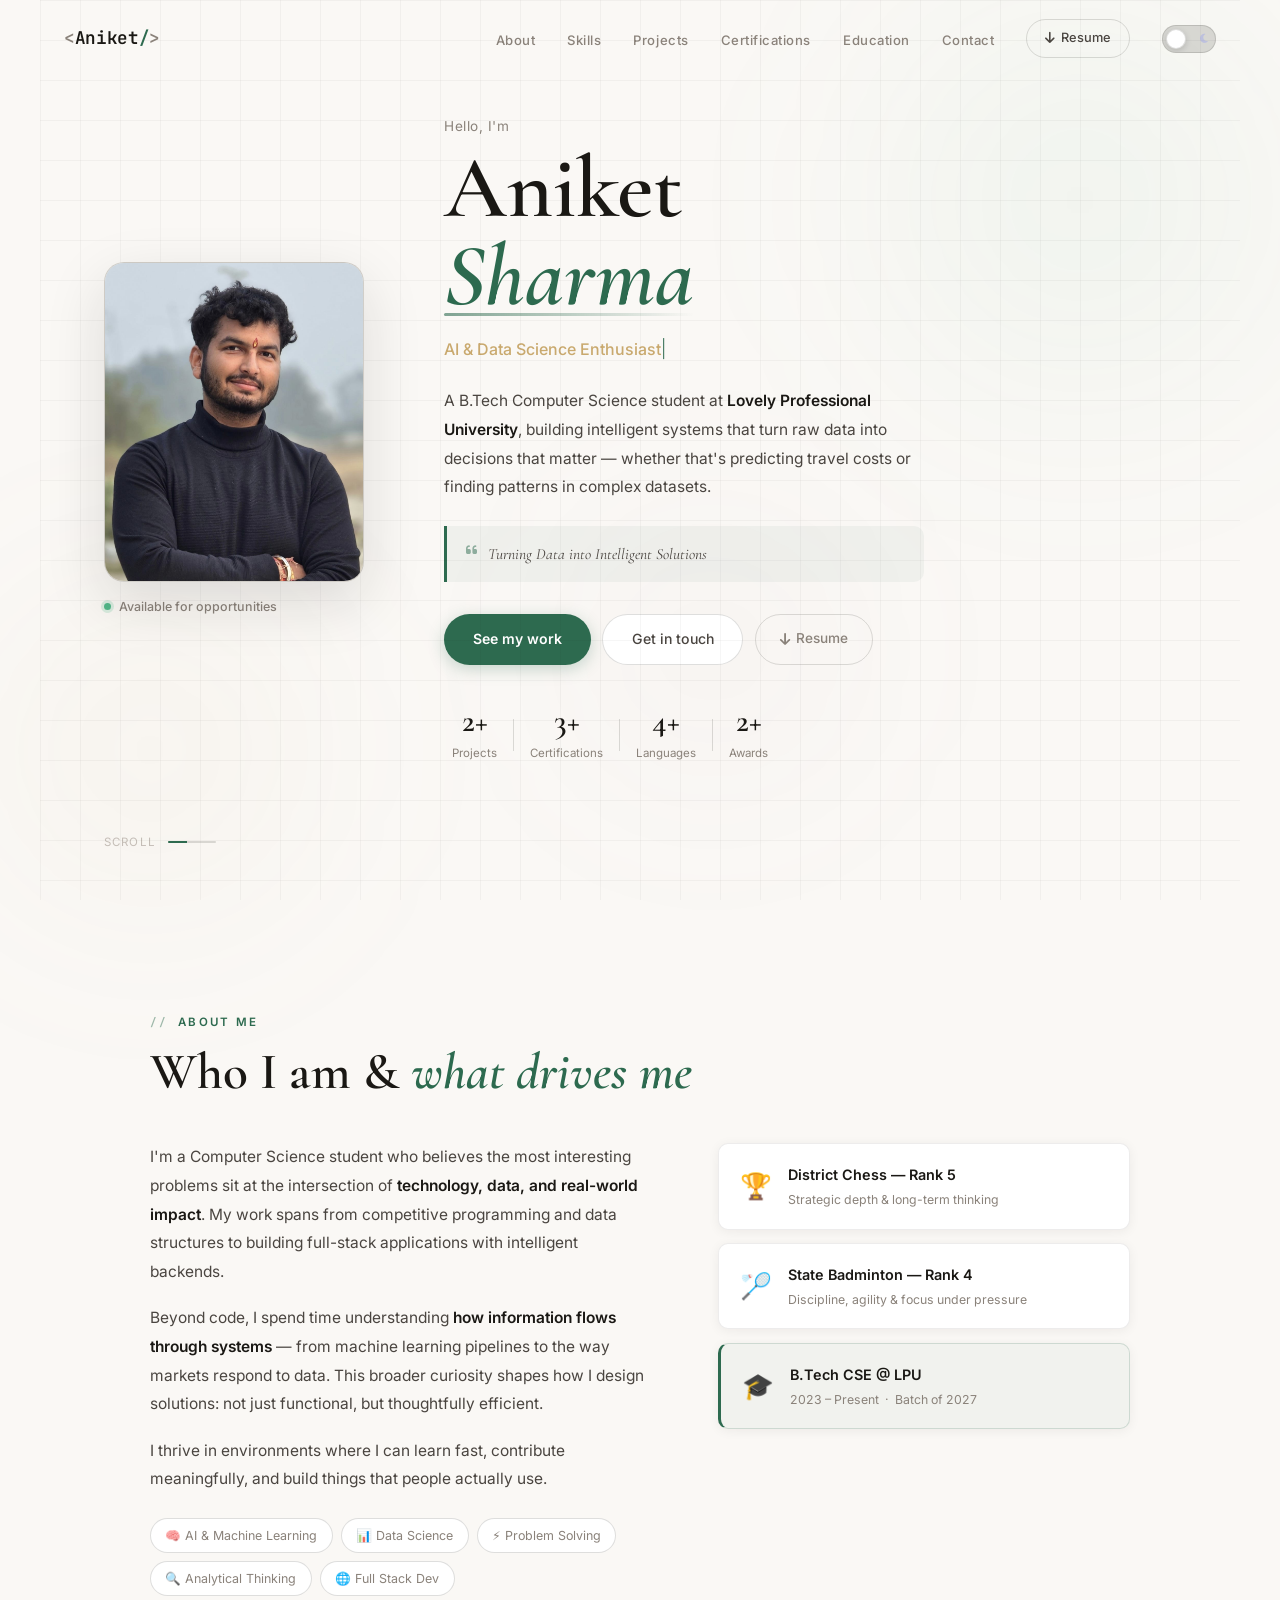
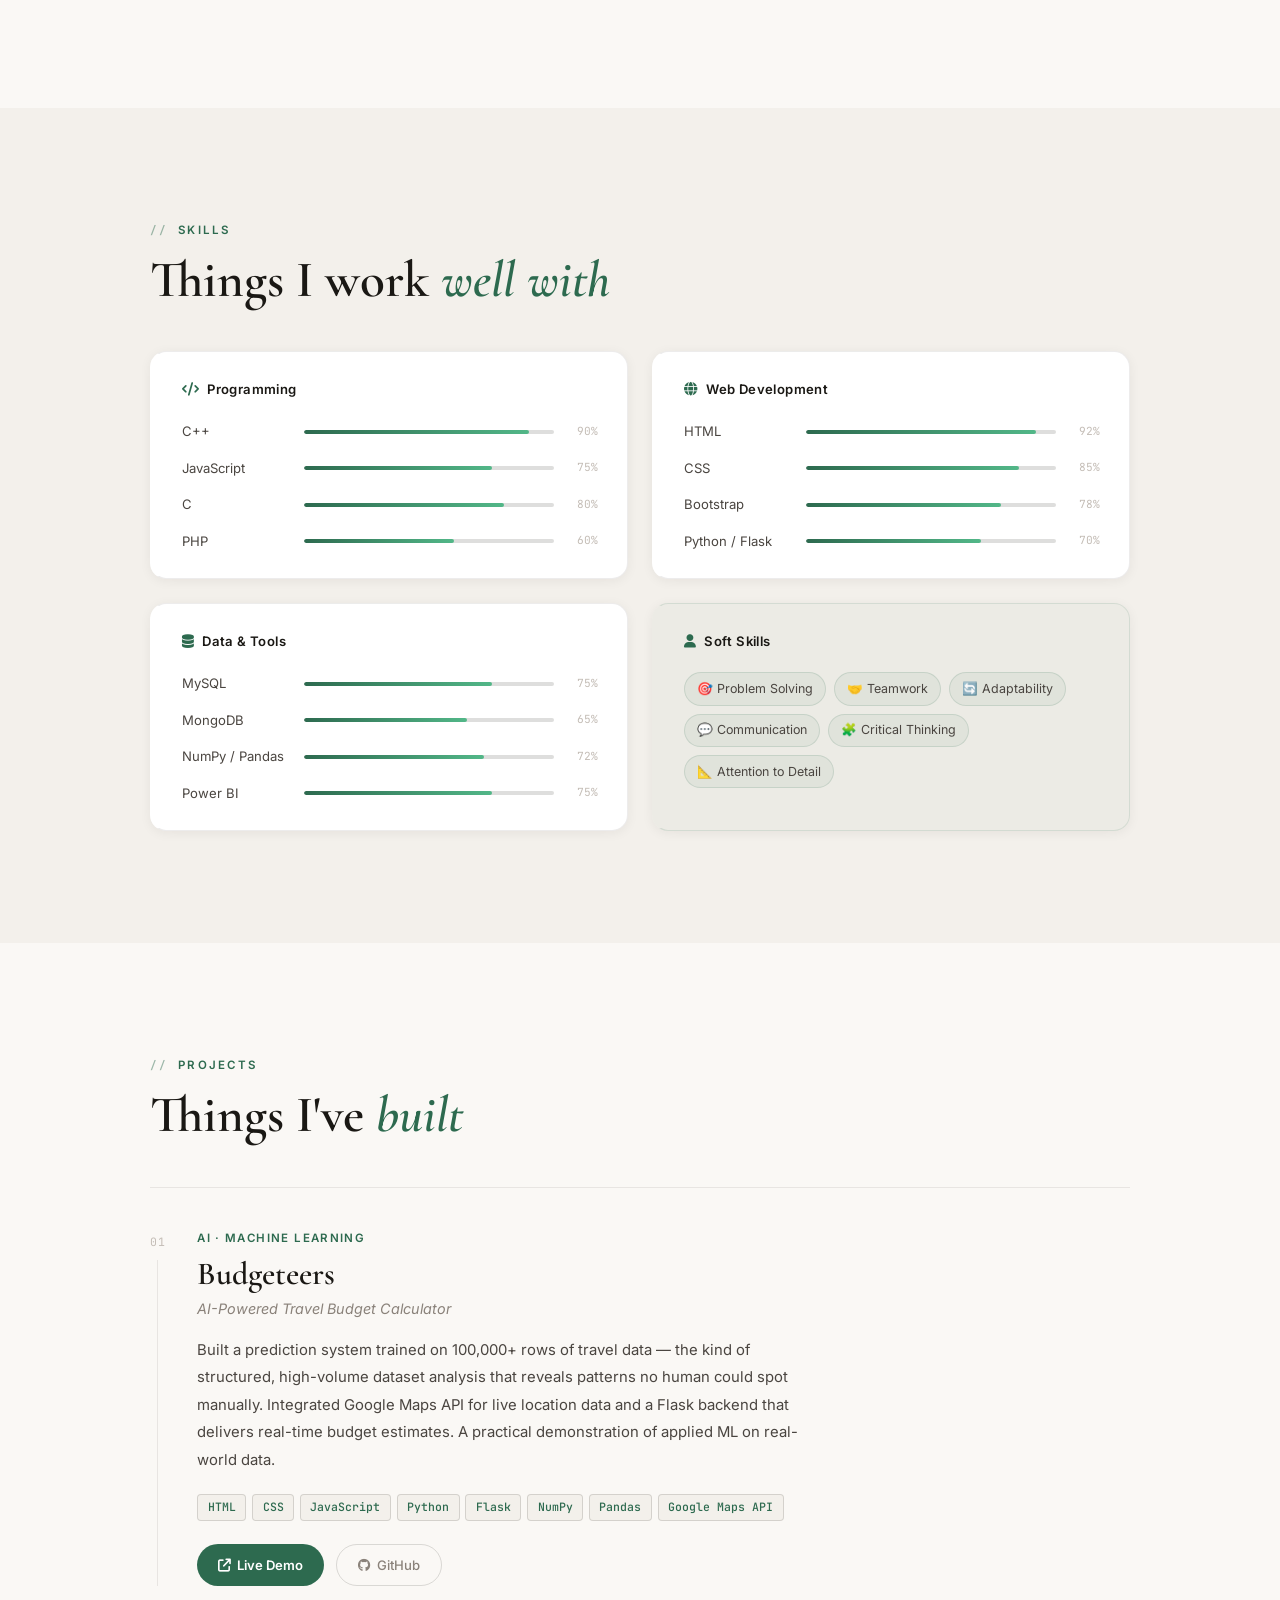
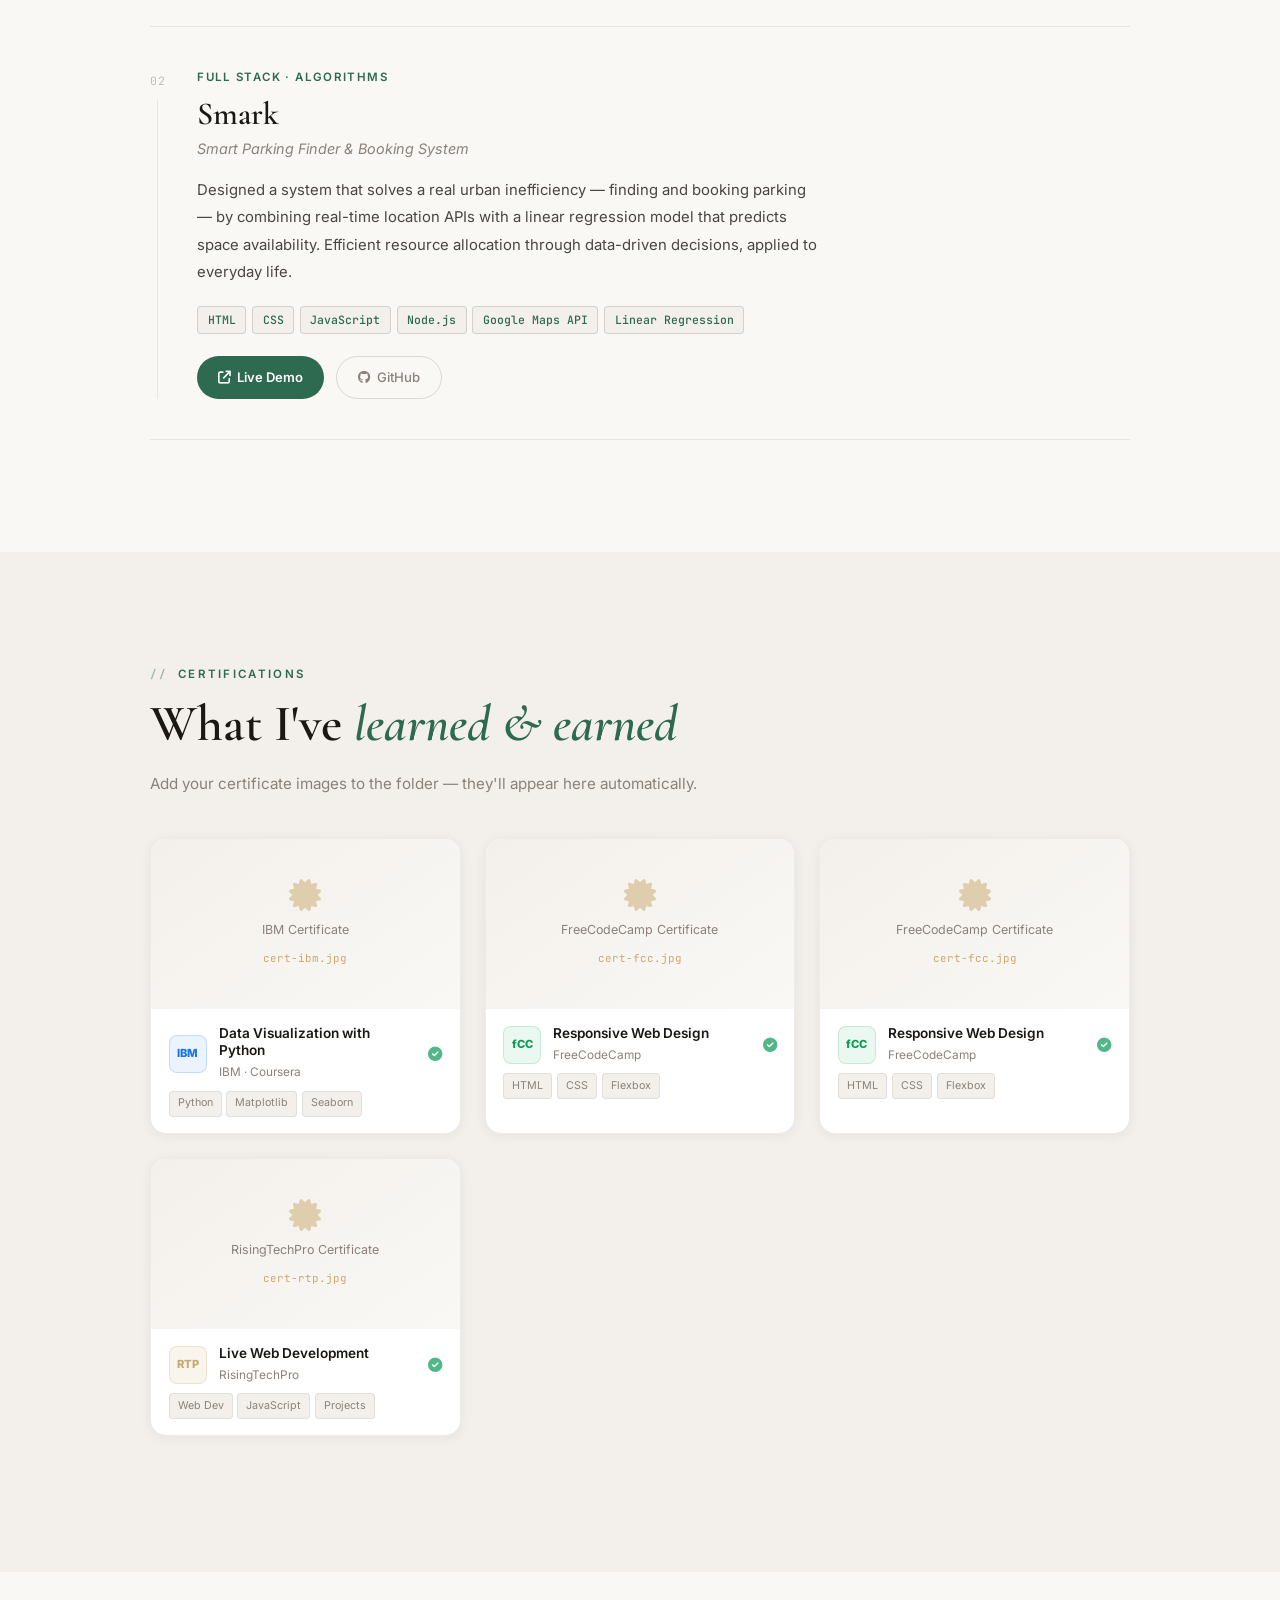
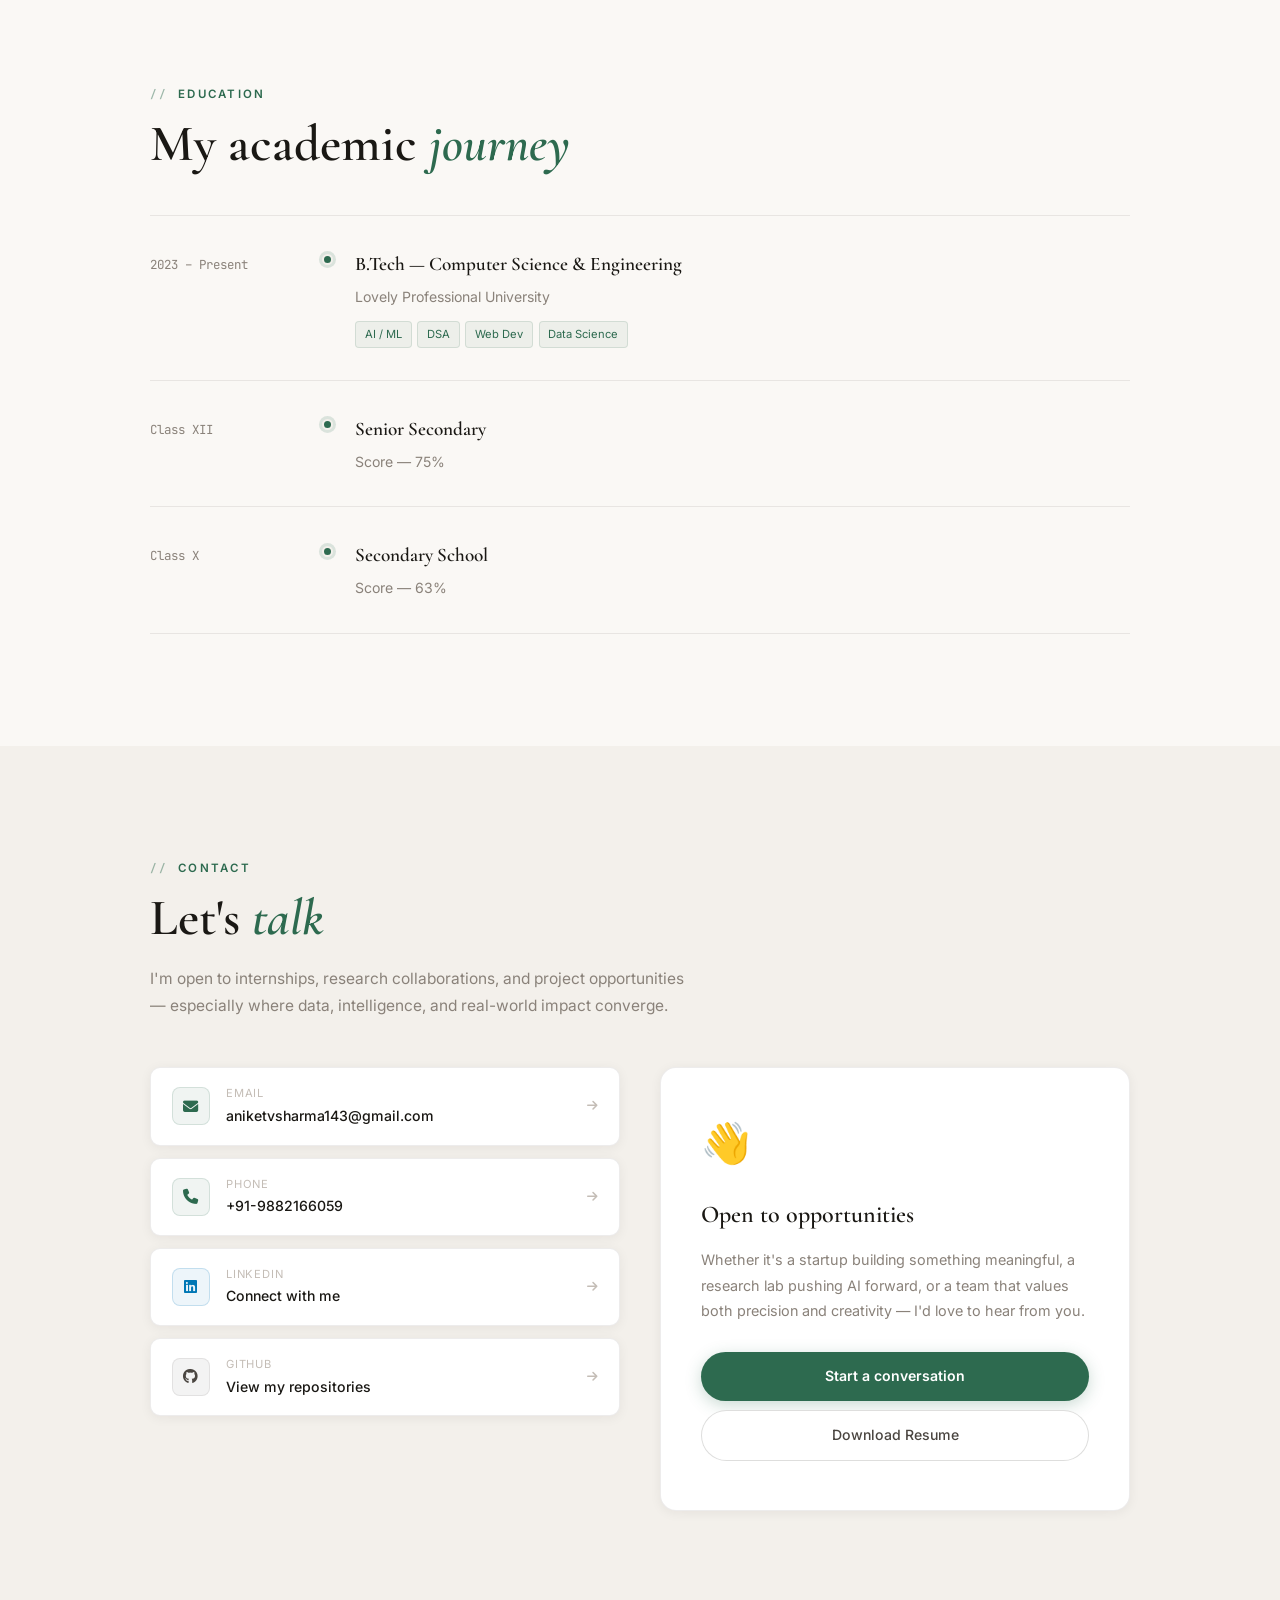
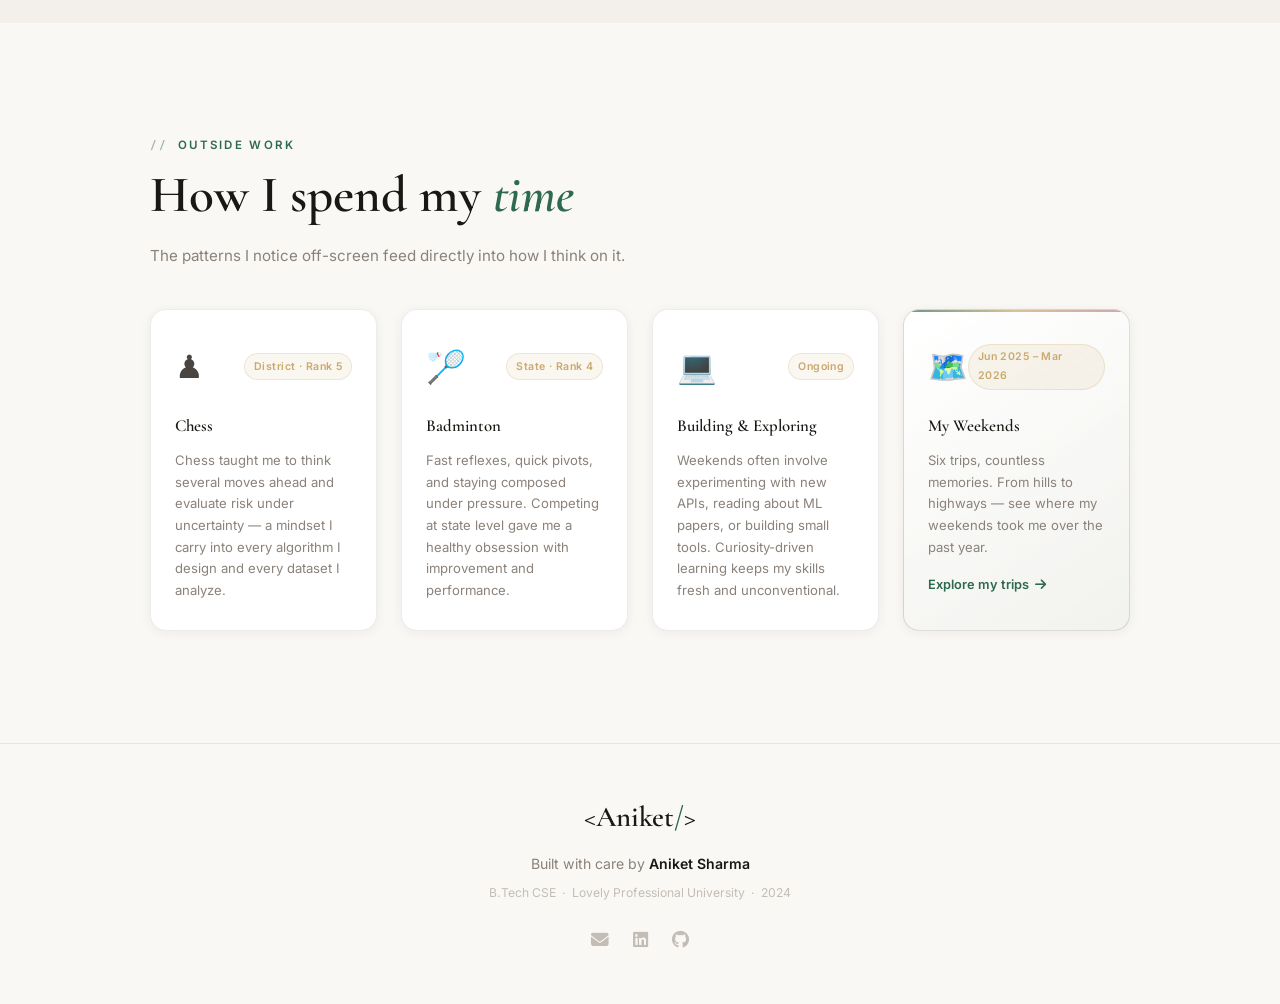
==== index.html @ ee2b18bb "Add files via upload" ====
<!DOCTYPE html>
<html lang="en">
<head>
  <meta charset="UTF-8"/>
  <meta name="viewport" content="width=device-width, initial-scale=1.0"/>
  <title>Aniket Sharma — AI & Data Science</title>
  <link rel="stylesheet" href="style.css"/>
  <link rel="preconnect" href="https://fonts.googleapis.com">
  <link href="https://fonts.googleapis.com/css2?family=Cormorant+Garamond:ital,wght@0,400;0,500;0,600;1,400;1,500&family=Inter:wght@300;400;500;600&family=JetBrains+Mono:wght@400;500&display=swap" rel="stylesheet">
  <link rel="stylesheet" href="https://cdnjs.cloudflare.com/ajax/libs/font-awesome/6.5.0/css/all.min.css"/>
</head>
<body class="light-mode">

  <!-- Soft background blobs -->
  <div class="blob blob1"></div>
  <div class="blob blob2"></div>
  <div class="blob blob3"></div>

  <!-- NAVBAR -->
  <nav class="navbar" id="navbar">
    <div class="nav-logo"><span class="logo-bracket">&lt;</span>Aniket<span class="logo-dot">/</span><span class="logo-bracket">&gt;</span></div>
    <ul class="nav-links">
      <li><a href="#about">About</a></li>
      <li><a href="#skills">Skills</a></li>
      <li><a href="#projects">Projects</a></li>
      <li><a href="#certifications">Certifications</a></li>
      <li><a href="#education">Education</a></li>
      <li><a href="#contact">Contact</a></li>
    </ul>
    <a href="#" class="resume-btn" download>
      <i class="fas fa-arrow-down"></i> Resume
    </a>
    <button class="theme-toggle" id="themeToggle" aria-label="Toggle dark mode">
      <span class="toggle-track">
        <span class="toggle-icon sun"><i class="fas fa-sun"></i></span>
        <span class="toggle-icon moon"><i class="fas fa-moon"></i></span>
        <span class="toggle-thumb"></span>
      </span>
    </button>
    <button class="hamburger" id="hamburger" aria-label="menu">
      <span></span><span></span><span></span>
    </button>
  </nav>

  <!-- MOBILE MENU -->
  <div class="mobile-menu" id="mobileMenu">
    <button class="mob-close" onclick="closeMobile()">
      <i class="fas fa-times"></i>
    </button>
    <ul>
      <li><a href="#about"          onclick="closeMobile()">About</a></li>
      <li><a href="#skills"         onclick="closeMobile()">Skills</a></li>
      <li><a href="#projects"       onclick="closeMobile()">Projects</a></li>
      <li><a href="#certifications" onclick="closeMobile()">Certifications</a></li>
      <li><a href="#education"      onclick="closeMobile()">Education</a></li>
      <li><a href="#contact"        onclick="closeMobile()">Contact</a></li>
    </ul>
  </div>

  <!-- ════════════════════════════
       HERO
  ════════════════════════════ -->
  <section class="hero" id="home">
    <div class="hero-inner">

      <!-- Photo -->
      <div class="hero-photo-side">
        <div class="photo-frame">
          <img
            src="photo.jpeg"
            alt="Aniket Sharma"
            onerror="this.style.display='none';document.getElementById('photoFb').style.display='flex'"
          />
          <div class="photo-fb" id="photoFb">
            <span class="fb-init">AS</span>
            <span class="fb-note">Place your photo here<br/><code>your-photo.jpg</code></span>
          </div>
        </div>
        <div class="photo-caption">
          <span class="avail-dot"></span> Available for opportunities
        </div>
      </div>

      <!-- Intro text -->
      <div class="hero-text-side">
        <p class="hero-greeting">Hello, I'm</p>
        <h1 class="hero-name">Aniket<br/><em>Sharma</em></h1>
        <div class="hero-role">
          <span id="typingText"></span><span class="cursor">|</span>
        </div>
        <p class="hero-bio">
          A B.Tech Computer Science student at <strong>Lovely Professional University</strong>,
          building intelligent systems that turn raw data into decisions that matter —
          whether that's predicting travel costs or finding patterns in complex datasets.
        </p>
        <div class="hero-quote">
          <i class="fas fa-quote-left q-icon"></i>
          <span>Turning Data into Intelligent Solutions</span>
        </div>
        <div class="hero-actions">
          <a href="#projects" class="btn-main">See my work</a>
          <a href="#contact"  class="btn-soft">Get in touch</a>
          <a href="#" class="btn-resume" download>
            <i class="fas fa-arrow-down"></i> Resume
          </a>
        </div>
        <div class="hero-numbers">
          <div class="hn-item">
            <span class="hn-val" data-target="2">0</span>
            <span class="hn-key">Projects</span>
          </div>
          <div class="hn-sep"></div>
          <div class="hn-item">
            <span class="hn-val" data-target="3">0</span>
            <span class="hn-key">Certifications</span>
          </div>
          <div class="hn-sep"></div>
          <div class="hn-item">
            <span class="hn-val" data-target="4">0</span>
            <span class="hn-key">Languages</span>
          </div>
          <div class="hn-sep"></div>
          <div class="hn-item">
            <span class="hn-val" data-target="2">0</span>
            <span class="hn-key">Awards</span>
          </div>
        </div>
      </div>

    </div>
    <div class="hero-scroll-hint">
      <span>Scroll</span>
      <div class="scroll-track"><div class="scroll-thumb"></div></div>
    </div>
  </section>

  <!-- ════════════════════════════
       ABOUT
  ════════════════════════════ -->
  <section class="section" id="about">
    <div class="container">
      <div class="s-eyebrow">About me</div>
      <h2 class="s-title">Who I am &amp; <em>what drives me</em></h2>
      <div class="about-layout">
        <div class="about-body reveal">
          <p>
            I'm a Computer Science student who believes the most interesting problems sit at
            the intersection of <strong>technology, data, and real-world impact</strong>.
            My work spans from competitive programming and data structures to building
            full-stack applications with intelligent backends.
          </p>
          <p>
            Beyond code, I spend time understanding <strong>how information flows through
            systems</strong> — from machine learning pipelines to the way markets respond
            to data. This broader curiosity shapes how I design solutions:
            not just functional, but thoughtfully efficient.
          </p>
          <p>
            I thrive in environments where I can learn fast, contribute meaningfully,
            and build things that people actually use.
          </p>
          <div class="about-pills">
            <span class="pill">🧠 AI &amp; Machine Learning</span>
            <span class="pill">📊 Data Science</span>
            <span class="pill">⚡ Problem Solving</span>
            <span class="pill">🔍 Analytical Thinking</span>
            <span class="pill">🌐 Full Stack Dev</span>
          </div>
        </div>
        <div class="about-cards reveal">
          <div class="about-card">
            <div class="ac-icon">🏆</div>
            <div class="ac-text">
              <div class="ac-title">District Chess — Rank 5</div>
              <div class="ac-sub">Strategic depth &amp; long-term thinking</div>
            </div>
          </div>
          <div class="about-card">
            <div class="ac-icon">🏸</div>
            <div class="ac-text">
              <div class="ac-title">State Badminton — Rank 4</div>
              <div class="ac-sub">Discipline, agility &amp; focus under pressure</div>
            </div>
          </div>
          <div class="about-card about-card-highlight">
            <div class="ac-icon">🎓</div>
            <div class="ac-text">
              <div class="ac-title">B.Tech CSE @ LPU</div>
              <div class="ac-sub">2023 – Present &nbsp;·&nbsp; Batch of 2027</div>
            </div>
          </div>
        </div>
      </div>
    </div>
  </section>

  <!-- ════════════════════════════
       SKILLS
  ════════════════════════════ -->
  <section class="section section-tinted" id="skills">
    <div class="container">
      <div class="s-eyebrow">Skills</div>
      <h2 class="s-title">Things I work <em>well with</em></h2>
      <div class="skills-layout">

        <div class="skill-block reveal">
          <div class="sb-label"><i class="fas fa-code"></i> Programming</div>
          <div class="skill-rows">
            <div class="sr"><span>C++</span><div class="sr-track"><div class="sr-fill" data-w="90"></div></div><span class="sr-pct">90%</span></div>
            <div class="sr"><span>JavaScript</span><div class="sr-track"><div class="sr-fill" data-w="75"></div></div><span class="sr-pct">75%</span></div>
            <div class="sr"><span>C</span><div class="sr-track"><div class="sr-fill" data-w="80"></div></div><span class="sr-pct">80%</span></div>
            <div class="sr"><span>PHP</span><div class="sr-track"><div class="sr-fill" data-w="60"></div></div><span class="sr-pct">60%</span></div>
          </div>
        </div>

        <div class="skill-block reveal">
          <div class="sb-label"><i class="fas fa-globe"></i> Web Development</div>
          <div class="skill-rows">
            <div class="sr"><span>HTML</span><div class="sr-track"><div class="sr-fill" data-w="92"></div></div><span class="sr-pct">92%</span></div>
            <div class="sr"><span>CSS</span><div class="sr-track"><div class="sr-fill" data-w="85"></div></div><span class="sr-pct">85%</span></div>
            <div class="sr"><span>Bootstrap</span><div class="sr-track"><div class="sr-fill" data-w="78"></div></div><span class="sr-pct">78%</span></div>
            <div class="sr"><span>Python / Flask</span><div class="sr-track"><div class="sr-fill" data-w="70"></div></div><span class="sr-pct">70%</span></div>
          </div>
        </div>

        <div class="skill-block reveal">
          <div class="sb-label"><i class="fas fa-database"></i> Data &amp; Tools</div>
          <div class="skill-rows">
            <div class="sr"><span>MySQL</span><div class="sr-track"><div class="sr-fill" data-w="75"></div></div><span class="sr-pct">75%</span></div>
            <div class="sr"><span>MongoDB</span><div class="sr-track"><div class="sr-fill" data-w="65"></div></div><span class="sr-pct">65%</span></div>
            <div class="sr"><span>NumPy / Pandas</span><div class="sr-track"><div class="sr-fill" data-w="72"></div></div><span class="sr-pct">72%</span></div>
            <div class="sr"><span>Power BI</span><div class="sr-track"><div class="sr-fill" data-w="75"></div></div><span class="sr-pct">75%</span></div>
          </div>
        </div>

        <div class="skill-block skill-block-soft reveal">
          <div class="sb-label"><i class="fas fa-user"></i> Soft Skills</div>
          <div class="soft-grid">
            <span class="soft-item">🎯 Problem Solving</span>
            <span class="soft-item">🤝 Teamwork</span>
            <span class="soft-item">🔄 Adaptability</span>
            <span class="soft-item">💬 Communication</span>
            <span class="soft-item">🧩 Critical Thinking</span>
            <span class="soft-item">📐 Attention to Detail</span>
          </div>
        </div>

      </div>
    </div>
  </section>

  <!-- ════════════════════════════
       PROJECTS
  ════════════════════════════ -->
  <section class="section" id="projects">
    <div class="container">
      <div class="s-eyebrow">Projects</div>
      <h2 class="s-title">Things I've <em>built</em></h2>
      <div class="projects-wrap">

        <article class="project-item reveal">
          <div class="pi-left">
            <div class="pi-number">01</div>
            <div class="pi-line"></div>
          </div>
          <div class="pi-body">
            <div class="pi-tag">AI · Machine Learning</div>
            <h3 class="pi-title">Budgeteers</h3>
            <p class="pi-subtitle">AI-Powered Travel Budget Calculator</p>
            <p class="pi-desc">
              Built a prediction system trained on 100,000+ rows of travel data —
              the kind of structured, high-volume dataset analysis that reveals
              patterns no human could spot manually. Integrated Google Maps API
              for live location data and a Flask backend that delivers real-time budget
              estimates. A practical demonstration of applied ML on real-world data.
            </p>
            <div class="pi-stack">
              <code>HTML</code><code>CSS</code><code>JavaScript</code>
              <code>Python</code><code>Flask</code><code>NumPy</code>
              <code>Pandas</code><code>Google Maps API</code>
            </div>
            <div class="pi-actions">
              <a href="#" class="pa-primary"><i class="fas fa-arrow-up-right-from-square"></i> Live Demo</a>
              <a href="#" class="pa-ghost"><i class="fab fa-github"></i> GitHub</a>
            </div>
          </div>
        </article>

        <article class="project-item reveal">
          <div class="pi-left">
            <div class="pi-number">02</div>
            <div class="pi-line"></div>
          </div>
          <div class="pi-body">
            <div class="pi-tag">Full Stack · Algorithms</div>
            <h3 class="pi-title">Smark</h3>
            <p class="pi-subtitle">Smart Parking Finder &amp; Booking System</p>
            <p class="pi-desc">
              Designed a system that solves a real urban inefficiency — finding and booking
              parking — by combining real-time location APIs with a linear regression model
              that predicts space availability. Efficient resource allocation through
              data-driven decisions, applied to everyday life.
            </p>
            <div class="pi-stack">
              <code>HTML</code><code>CSS</code><code>JavaScript</code>
              <code>Node.js</code><code>Google Maps API</code><code>Linear Regression</code>
            </div>
            <div class="pi-actions">
              <a href="#" class="pa-primary"><i class="fas fa-arrow-up-right-from-square"></i> Live Demo</a>
              <a href="#" class="pa-ghost"><i class="fab fa-github"></i> GitHub</a>
            </div>
          </div>
        </article>

      </div>
    </div>
  </section>

  <!-- ════════════════════════════
       CERTIFICATIONS
  ════════════════════════════ -->
  <section class="section section-tinted" id="certifications">
    <div class="container">
      <div class="s-eyebrow">Certifications</div>
      <h2 class="s-title">What I've <em>learned &amp; earned</em></h2>
      <p class="s-sub">Add your certificate images to the folder — they'll appear here automatically.</p>

      <div class="cert-grid">

        <div class="cert-tile reveal">
          <div class="cert-preview">
            <img src="cert-ibm.jpg" alt="IBM Data Visualization Certificate"
                 onerror="this.style.display='none';this.nextElementSibling.style.display='flex'"/>
            <div class="cert-preview-fb" style="display:none">
              <i class="fas fa-certificate"></i>
              <span>IBM Certificate</span>
              <code>cert-ibm.jpg</code>
            </div>
            <div class="cert-lens">
              <a href="#"><i class="fas fa-expand"></i> View</a>
            </div>
          </div>
          <div class="cert-meta">
            <div class="cert-org ibm-org">IBM</div>
            <div class="cert-detail">
              <div class="cert-title-t">Data Visualization with Python</div>
              <div class="cert-from">IBM · Coursera</div>
            </div>
            <i class="fas fa-check-circle cert-tick"></i>
          </div>
          <div class="cert-tags"><span>Python</span><span>Matplotlib</span><span>Seaborn</span></div>
        </div>

        <div class="cert-tile reveal">
          <div class="cert-preview">
            <img src="cert-fcc.jpg" alt="FreeCodeCamp Responsive Web Design"
                 onerror="this.style.display='none';this.nextElementSibling.style.display='flex'"/>
            <div class="cert-preview-fb" style="display:none">
              <i class="fas fa-certificate"></i>
              <span>FreeCodeCamp Certificate</span>
              <code>cert-fcc.jpg</code>
            </div>
            <div class="cert-lens">
              <a href="#"><i class="fas fa-expand"></i> View</a>
            </div>
          </div>
          <div class="cert-meta">
            <div class="cert-org fcc-org">fCC</div>
            <div class="cert-detail">
              <div class="cert-title-t">Responsive Web Design</div>
              <div class="cert-from">FreeCodeCamp</div>
            </div>
            <i class="fas fa-check-circle cert-tick"></i>
          </div>
          <div class="cert-tags"><span>HTML</span><span>CSS</span><span>Flexbox</span></div>
        </div>
        <div class="cert-tile reveal">
          <div class="cert-preview">
            <img src="cert-fcc.jpg" alt="FreeCodeCamp Responsive Web Design"
                 onerror="this.style.display='none';this.nextElementSibling.style.display='flex'"/>
            <div class="cert-preview-fb" style="display:none">
              <i class="fas fa-certificate"></i>
              <span>FreeCodeCamp Certificate</span>
              <code>cert-fcc.jpg</code>
            </div>
            <div class="cert-lens">
              <a href="#"><i class="fas fa-expand"></i> View</a>
            </div>
          </div>
          <div class="cert-meta">
            <div class="cert-org fcc-org">fCC</div>
            <div class="cert-detail">
              <div class="cert-title-t">Responsive Web Design</div>
              <div class="cert-from">FreeCodeCamp</div>
            </div>
            <i class="fas fa-check-circle cert-tick"></i>
          </div>
          <div class="cert-tags"><span>HTML</span><span>CSS</span><span>Flexbox</span></div>
        </div>

        <div class="cert-tile reveal">
          <div class="cert-preview">
            <img src="cert-rtp.jpg" alt="RisingTechPro Live Web Development"
                 onerror="this.style.display='none';this.nextElementSibling.style.display='flex'"/>
            <div class="cert-preview-fb" style="display:none">
              <i class="fas fa-certificate"></i>
              <span>RisingTechPro Certificate</span>
              <code>cert-rtp.jpg</code>
            </div>
            <div class="cert-lens">
              <a href="#"><i class="fas fa-expand"></i> View</a>
            </div>
          </div>
          <div class="cert-meta">
            <div class="cert-org rtp-org">RTP</div>
            <div class="cert-detail">
              <div class="cert-title-t">Live Web Development</div>
              <div class="cert-from">RisingTechPro</div>
            </div>
            <i class="fas fa-check-circle cert-tick"></i>
          </div>
          <div class="cert-tags"><span>Web Dev</span><span>JavaScript</span><span>Projects</span></div>
        </div>

      </div>
    </div>
  </section>

  <!-- ════════════════════════════
       EDUCATION
  ════════════════════════════ -->
  <section class="section" id="education">
    <div class="container">
      <div class="s-eyebrow">Education</div>
      <h2 class="s-title">My academic <em>journey</em></h2>
      <div class="edu-list">
        <div class="edu-row reveal">
          <div class="er-year">2023 – Present</div>
          <div class="er-dot"></div>
          <div class="er-body">
            <div class="er-degree">B.Tech — Computer Science &amp; Engineering</div>
            <div class="er-school">Lovely Professional University</div>
            <div class="er-pills"><span>AI / ML</span><span>DSA</span><span>Web Dev</span><span>Data Science</span></div>
          </div>
        </div>
        <div class="edu-row reveal">
          <div class="er-year">Class XII</div>
          <div class="er-dot"></div>
          <div class="er-body">
            <div class="er-degree">Senior Secondary</div>
            <div class="er-school">Score — 75%</div>
          </div>
        </div>
        <div class="edu-row reveal">
          <div class="er-year">Class X</div>
          <div class="er-dot"></div>
          <div class="er-body">
            <div class="er-degree">Secondary School</div>
            <div class="er-school">Score — 63%</div>
          </div>
        </div>
      </div>
    </div>
  </section>

  <!-- ════════════════════════════
       CONTACT
  ════════════════════════════ -->
  <section class="section section-tinted" id="contact">
    <div class="container">
      <div class="s-eyebrow">Contact</div>
      <h2 class="s-title">Let's <em>talk</em></h2>
      <p class="contact-note">
        I'm open to internships, research collaborations, and project opportunities —
        especially where data, intelligence, and real-world impact converge.
      </p>
      <div class="contact-layout">
        <div class="contact-links reveal">
          <a href="mailto:aniketvsharma143@gmail.com" class="cl-item">
            <div class="cl-icon"><i class="fas fa-envelope"></i></div>
            <div class="cl-info">
              <div class="cl-label">Email</div>
              <div class="cl-val">aniketvsharma143@gmail.com</div>
            </div>
            <i class="fas fa-arrow-right cl-arrow"></i>
          </a>
          <a href="tel:+919882166059" class="cl-item">
            <div class="cl-icon"><i class="fas fa-phone"></i></div>
            <div class="cl-info">
              <div class="cl-label">Phone</div>
              <div class="cl-val">+91-9882166059</div>
            </div>
            <i class="fas fa-arrow-right cl-arrow"></i>
          </a>
          <a href="https://linkedin.com" target="_blank" class="cl-item">
            <div class="cl-icon cl-li"><i class="fab fa-linkedin"></i></div>
            <div class="cl-info">
              <div class="cl-label">LinkedIn</div>
              <div class="cl-val">Connect with me</div>
            </div>
            <i class="fas fa-arrow-right cl-arrow"></i>
          </a>
          <a href="https://github.com" target="_blank" class="cl-item">
            <div class="cl-icon cl-gh"><i class="fab fa-github"></i></div>
            <div class="cl-info">
              <div class="cl-label">GitHub</div>
              <div class="cl-val">View my repositories</div>
            </div>
            <i class="fas fa-arrow-right cl-arrow"></i>
          </a>
        </div>
        <div class="contact-card reveal">
          <div class="cc-inner">
            <div class="cc-wave">👋</div>
            <h3>Open to opportunities</h3>
            <p>Whether it's a startup building something meaningful, a research lab pushing AI forward, or a team that values both precision and creativity — I'd love to hear from you.</p>
            <a href="mailto:aniketvsharma143@gmail.com" class="btn-main cc-btn">Start a conversation</a>
            <a href="#" class="btn-soft cc-btn" download>Download Resume</a>
          </div>
        </div>
      </div>
    </div>
  </section>

  <!-- ════════════════════════════
       HOBBIES
  ════════════════════════════ -->
  <section class="section" id="hobbies">
    <div class="container">
      <div class="s-eyebrow">Outside work</div>
      <h2 class="s-title">How I spend my <em>time</em></h2>
      <p class="s-sub">The patterns I notice off-screen feed directly into how I think on it.</p>
      <div class="hobbies-layout">

        <div class="hob-card reveal">
          <div class="hob-top">
            <span class="hob-emoji">♟️</span>
            <span class="hob-rank">District · Rank 5</span>
          </div>
          <h4 class="hob-name">Chess</h4>
          <p class="hob-text">Chess taught me to think several moves ahead and evaluate risk under uncertainty — a mindset I carry into every algorithm I design and every dataset I analyze.</p>
        </div>

        <div class="hob-card reveal">
          <div class="hob-top">
            <span class="hob-emoji">🏸</span>
            <span class="hob-rank">State · Rank 4</span>
          </div>
          <h4 class="hob-name">Badminton</h4>
          <p class="hob-text">Fast reflexes, quick pivots, and staying composed under pressure. Competing at state level gave me a healthy obsession with improvement and performance.</p>
        </div>

        <div class="hob-card reveal">
          <div class="hob-top">
            <span class="hob-emoji">💻</span>
            <span class="hob-rank">Ongoing</span>
          </div>
          <h4 class="hob-name">Building &amp; Exploring</h4>
          <p class="hob-text">Weekends often involve experimenting with new APIs, reading about ML papers, or building small tools. Curiosity-driven learning keeps my skills fresh and unconventional.</p>
        </div>

        <div class="hob-card reveal hob-trips-card" onclick="window.open('weekends.html','_blank')" style="cursor:pointer;">
          <div class="hob-top">
            <span class="hob-emoji">🗺️</span>
            <span class="hob-rank trips-rank">Jun 2025 – Mar 2026</span>
          </div>
          <h4 class="hob-name">My Weekends</h4>
          <p class="hob-text">Six trips, countless memories. From hills to highways — see where my weekends took me over the past year.</p>
          <div class="trips-cta">
            Explore my trips <i class="fas fa-arrow-right"></i>
          </div>
        </div>

      </div>
    </div>
  </section>

  <!-- FOOTER -->
  <footer class="footer">
    <div class="footer-inner">
      <div class="f-logo"><span class="logo-bracket">&lt;</span>Aniket<span class="logo-dot">/</span><span class="logo-bracket">&gt;</span></div>
      <p class="f-line">Built with care by <strong>Aniket Sharma</strong></p>
      <p class="f-sub">B.Tech CSE &nbsp;·&nbsp; Lovely Professional University &nbsp;·&nbsp; 2024</p>
      <div class="f-socials">
        <a href="mailto:aniketvsharma143@gmail.com" aria-label="email"><i class="fas fa-envelope"></i></a>
        <a href="https://linkedin.com" target="_blank" aria-label="linkedin"><i class="fab fa-linkedin"></i></a>
        <a href="https://github.com"   target="_blank" aria-label="github"><i class="fab fa-github"></i></a>
      </div>
    </div>
  </footer>

  <script src="script.js"></script>
</body>
</html>
---- style.css ----
/* =========================================
   ROOT — Warm, peaceful palette
========================================= */
:root {
  --bg:          #faf8f5;
  --bg-tint:     #f3f0eb;
  --bg-card:     #ffffff;
  --ink:         #1a1814;
  --ink-2:       #4a4540;
  --ink-3:       #8a827a;
  --ink-4:       #c4bdb6;
  --accent:      #2d6a4f;
  --accent-lt:   #52b788;
  --accent-warm: #b5838d;
  --accent-sand: #c9a96e;
  --border:      rgba(26,24,20,0.08);
  --border-med:  rgba(26,24,20,0.14);
  --shadow-sm:   0 2px 12px rgba(26,24,20,0.06);
  --shadow-md:   0 8px 32px rgba(26,24,20,0.10);
  --shadow-lg:   0 20px 60px rgba(26,24,20,0.13);
  --radius:      16px;
  --radius-sm:   10px;
  --tr:          0.28s cubic-bezier(0.4,0,0.2,1);
  --serif:       'Cormorant Garamond', Georgia, serif;
  --sans:        'Inter', system-ui, sans-serif;
  --mono:        'JetBrains Mono', monospace;
}
*,*::before,*::after{box-sizing:border-box;margin:0;padding:0}
html{scroll-behavior:smooth}
body{font-family:var(--sans);background:var(--bg);color:var(--ink-2);line-height:1.75;overflow-x:hidden;-webkit-font-smoothing:antialiased}
a{color:inherit;text-decoration:none}
img{max-width:100%;display:block}
strong{color:var(--ink);font-weight:600}

/* Blobs */
.blob{position:fixed;border-radius:50%;filter:blur(90px);pointer-events:none;z-index:0;animation:blobDrift 18s ease-in-out infinite}
.blob1{width:600px;height:600px;background:radial-gradient(circle,rgba(82,183,136,0.07),transparent 70%);top:-100px;right:-100px}
.blob2{width:500px;height:500px;background:radial-gradient(circle,rgba(201,169,110,0.06),transparent 70%);bottom:-100px;left:-100px;animation-delay:-7s}
.blob3{width:400px;height:400px;background:radial-gradient(circle,rgba(181,131,141,0.05),transparent 70%);top:50%;left:40%;animation-delay:-13s}
@keyframes blobDrift{0%,100%{transform:translate(0,0) scale(1)}33%{transform:translate(20px,-20px) scale(1.04)}66%{transform:translate(-16px,16px) scale(0.97)}}

/* NAVBAR */
.navbar{position:fixed;top:0;left:0;right:0;z-index:999;display:flex;align-items:center;gap:2rem;padding:1.2rem 4rem;transition:var(--tr)}
.navbar.scrolled{background:rgba(250,248,245,0.93);backdrop-filter:blur(18px);-webkit-backdrop-filter:blur(18px);border-bottom:1px solid var(--border);padding:.85rem 4rem;box-shadow:var(--shadow-sm)}
.nav-logo{font-family:var(--serif);font-size:1.45rem;font-weight:600;color:var(--ink);margin-right:auto;letter-spacing:.01em}
.logo-dot{color:var(--accent)}
.nav-links{display:flex;gap:2rem;list-style:none}
.nav-links a{font-size:.82rem;font-weight:500;color:var(--ink-3);letter-spacing:.04em;transition:var(--tr)}
.nav-links a:hover,.nav-links a.active{color:var(--accent)}
.resume-btn{display:flex;align-items:center;gap:.4rem;padding:.45rem 1.1rem;border:1px solid var(--border-med);border-radius:50px;font-size:.8rem;font-weight:500;color:var(--ink-2);transition:var(--tr)}
.resume-btn:hover{background:var(--accent);color:#fff;border-color:var(--accent)}
.hamburger{display:none;flex-direction:column;gap:5px;background:none;border:none;cursor:pointer;padding:4px}
.hamburger span{display:block;width:22px;height:2px;background:var(--ink-2);border-radius:2px;transition:var(--tr)}
.mobile-menu{display:none;position:fixed;inset:0;z-index:998;background:var(--bg);flex-direction:column;align-items:center;justify-content:center}
.mobile-menu.open{display:flex}
.mob-close{position:absolute;top:1.5rem;right:2rem;background:none;border:none;cursor:pointer;font-size:1.4rem;color:var(--ink-3)}
.mobile-menu ul{list-style:none;text-align:center}
.mobile-menu ul li{margin:1rem 0}
.mobile-menu ul a{font-family:var(--serif);font-size:2rem;font-weight:500;color:var(--ink);transition:var(--tr)}
.mobile-menu ul a:hover{color:var(--accent)}

/* SECTIONS */
.section{position:relative;z-index:1;padding:7rem 0}
.section-tinted{background:var(--bg-tint)}
.container{max-width:1060px;margin:0 auto;padding:0 2.5rem}
.s-eyebrow{font-size:.72rem;letter-spacing:.2em;text-transform:uppercase;color:var(--accent);font-weight:600;margin-bottom:.6rem}
.s-title{font-family:var(--serif);font-size:clamp(2rem,4.5vw,3.2rem);font-weight:600;line-height:1.2;color:var(--ink);margin-bottom:2.5rem}
.s-title em{color:var(--accent);font-style:italic}
.s-sub{color:var(--ink-3);margin-bottom:2.5rem;font-size:.95rem;margin-top:-1.5rem}

/* HERO */
.hero{min-height:100vh;display:flex;flex-direction:column;justify-content:center;padding:6rem 4rem 3rem;max-width:1200px;margin:0 auto;position:relative;z-index:1}
.hero-inner{display:flex;align-items:center;gap:5rem;flex:1}
.hero-photo-side{flex-shrink:0}
.photo-frame{width:260px;height:320px;border-radius:20px;overflow:hidden;border:1px solid var(--border-med);background:linear-gradient(145deg,#f0ede8,#e8e3dc);box-shadow:var(--shadow-lg);position:relative;transition:var(--tr)}
.photo-frame:hover{transform:translateY(-4px) rotate(0.5deg);box-shadow:0 28px 70px rgba(26,24,20,0.16)}
.photo-frame img{width:100%;height:100%;object-fit:cover;object-position:top center}
.photo-fb{display:flex;flex-direction:column;align-items:center;justify-content:center;height:100%;gap:.6rem;padding:1.5rem;text-align:center}
.fb-init{font-family:var(--serif);font-size:3.5rem;font-weight:600;color:var(--accent);line-height:1}
.fb-note{font-size:.75rem;color:var(--ink-3);line-height:1.5}
.fb-note code{color:var(--accent-sand);font-family:var(--mono);font-size:.7rem}
.photo-caption{display:flex;align-items:center;gap:.5rem;margin-top:.85rem;font-size:.78rem;color:var(--ink-3);font-weight:500}
.avail-dot{width:7px;height:7px;border-radius:50%;background:var(--accent-lt);box-shadow:0 0 0 3px rgba(82,183,136,.2);animation:pulse 2.5s ease infinite}
@keyframes pulse{0%,100%{box-shadow:0 0 0 3px rgba(82,183,136,.2)}50%{box-shadow:0 0 0 6px rgba(82,183,136,.1)}}

.hero-text-side{flex:1}
.hero-greeting{font-size:.85rem;color:var(--ink-3);margin-bottom:.3rem;letter-spacing:.04em}
.hero-name{font-family:var(--serif);font-size:clamp(3rem,7vw,5.5rem);font-weight:600;line-height:1;color:var(--ink);margin-bottom:.9rem}
.hero-name em{color:var(--accent);font-style:italic}
.hero-role{font-size:1rem;color:var(--ink-3);margin-bottom:1.4rem;min-height:1.75rem}
#typingText{color:var(--accent-sand);font-weight:500}
.cursor{color:var(--accent);animation:blink 1s step-end infinite}
@keyframes blink{0%,100%{opacity:1}50%{opacity:0}}
.hero-bio{font-size:.97rem;color:var(--ink-2);line-height:1.85;max-width:500px;margin-bottom:1.5rem}
.hero-quote{display:flex;align-items:flex-start;gap:.6rem;padding:.9rem 1.2rem;background:rgba(45,106,79,.05);border-left:3px solid var(--accent);border-radius:0 var(--radius-sm) var(--radius-sm) 0;margin-bottom:2rem;font-family:var(--serif);font-style:italic;color:var(--ink-2);font-size:.97rem;max-width:480px}
.q-icon{color:var(--accent);opacity:.5;font-size:.8rem;margin-top:.25rem;flex-shrink:0}

.hero-actions{display:flex;flex-wrap:wrap;gap:.7rem;margin-bottom:2.5rem}
.btn-main{display:inline-flex;align-items:center;gap:.4rem;padding:.75rem 1.8rem;border-radius:50px;background:var(--accent);color:#fff;font-size:.88rem;font-weight:600;transition:var(--tr);box-shadow:0 4px 16px rgba(45,106,79,.25)}
.btn-main:hover{background:#235c42;transform:translateY(-2px);box-shadow:0 8px 24px rgba(45,106,79,.3)}
.btn-soft{display:inline-flex;align-items:center;gap:.4rem;padding:.75rem 1.8rem;border-radius:50px;border:1px solid var(--border-med);color:var(--ink-2);font-size:.88rem;font-weight:500;transition:var(--tr);background:var(--bg-card)}
.btn-soft:hover{border-color:var(--accent);color:var(--accent);transform:translateY(-2px)}
.btn-resume{display:inline-flex;align-items:center;gap:.4rem;padding:.75rem 1.5rem;border-radius:50px;border:1px solid var(--border-med);color:var(--ink-3);font-size:.85rem;font-weight:500;transition:var(--tr)}
.btn-resume:hover{color:var(--accent-sand);border-color:var(--accent-sand);transform:translateY(-2px)}

.hero-numbers{display:flex;flex-wrap:wrap;align-items:center;gap:.5rem}
.hn-item{text-align:center;padding:0 .5rem}
.hn-val{font-family:var(--serif);font-size:2rem;font-weight:600;color:var(--ink);display:block;line-height:1}
.hn-key{font-size:.72rem;color:var(--ink-3);margin-top:.15rem}
.hn-sep{width:1px;height:32px;background:var(--border-med)}

.hero-scroll-hint{display:flex;align-items:center;gap:.75rem;margin-top:3rem;font-size:.72rem;letter-spacing:.1em;text-transform:uppercase;color:var(--ink-4)}
.scroll-track{width:48px;height:2px;background:var(--border-med);border-radius:2px;overflow:hidden}
.scroll-thumb{height:100%;width:40%;background:var(--accent);animation:scrollSlide 2s ease-in-out infinite}
@keyframes scrollSlide{0%{transform:translateX(-100%)}100%{transform:translateX(350%)}}

/* ABOUT */
.about-layout{display:grid;grid-template-columns:1.1fr .9fr;gap:4rem;align-items:start}
.about-body p{color:var(--ink-2);margin-bottom:1.1rem;font-size:.97rem;line-height:1.85}
.about-pills{display:flex;flex-wrap:wrap;gap:.5rem;margin-top:1.5rem}
.pill{padding:.35rem .9rem;border-radius:50px;border:1px solid var(--border-med);font-size:.78rem;color:var(--ink-3);background:var(--bg-card);transition:var(--tr)}
.pill:hover{border-color:var(--accent);color:var(--accent)}
.about-cards{display:flex;flex-direction:column;gap:.85rem}
.about-card{display:flex;align-items:center;gap:1rem;padding:1.1rem 1.3rem;background:var(--bg-card);border:1px solid var(--border);border-radius:var(--radius-sm);box-shadow:var(--shadow-sm);transition:var(--tr)}
.about-card:hover{border-color:var(--border-med);box-shadow:var(--shadow-md);transform:translateX(4px)}
.about-card-highlight{background:rgba(45,106,79,.04);border-color:rgba(45,106,79,.18)}
.ac-icon{font-size:1.6rem;flex-shrink:0}
.ac-title{font-weight:600;color:var(--ink);font-size:.9rem}
.ac-sub{font-size:.77rem;color:var(--ink-3);margin-top:.15rem}

/* SKILLS */
.skills-layout{display:grid;grid-template-columns:1fr 1fr;gap:1.5rem}
.skill-block{padding:1.6rem 1.8rem;background:var(--bg-card);border:1px solid var(--border);border-radius:var(--radius);box-shadow:var(--shadow-sm)}
.skill-block-soft{background:rgba(45,106,79,.03);border-color:rgba(45,106,79,.12)}
.sb-label{font-size:.82rem;font-weight:600;color:var(--ink);display:flex;align-items:center;gap:.5rem;margin-bottom:1.2rem;letter-spacing:.03em}
.sb-label i{color:var(--accent);font-size:.85rem}
.skill-rows{display:flex;flex-direction:column;gap:.85rem}
.sr{display:flex;align-items:center;gap:.75rem;font-size:.82rem;color:var(--ink-2)}
.sr>span:first-child{min-width:110px}
.sr-track{flex:1;height:4px;background:var(--border-med);border-radius:2px;overflow:hidden}
.sr-fill{height:100%;width:0;background:linear-gradient(90deg,var(--accent),var(--accent-lt));border-radius:2px;transition:width 1.2s cubic-bezier(.4,0,.2,1)}
.sr-pct{font-family:var(--mono);font-size:.7rem;color:var(--ink-4);min-width:32px;text-align:right}
.soft-grid{display:flex;flex-wrap:wrap;gap:.5rem}
.soft-item{padding:.3rem .75rem;border-radius:50px;background:rgba(45,106,79,.06);border:1px solid rgba(45,106,79,.14);font-size:.78rem;color:var(--ink-2)}

/* PROJECTS */
.projects-wrap{display:flex;flex-direction:column}
.project-item{display:flex;gap:0;padding:2.5rem 0;border-bottom:1px solid var(--border);transition:var(--tr)}
.project-item:first-child{border-top:1px solid var(--border)}
.project-item:hover{background:rgba(45,106,79,.02);padding-left:1rem;border-radius:var(--radius-sm)}
.pi-left{display:flex;flex-direction:column;align-items:center;padding-right:2rem;padding-top:.25rem;flex-shrink:0}
.pi-number{font-family:var(--mono);font-size:.72rem;color:var(--ink-4);margin-bottom:.5rem;letter-spacing:.05em}
.pi-line{flex:1;width:1px;background:var(--border)}
.pi-body{flex:1}
.pi-tag{font-size:.72rem;letter-spacing:.12em;text-transform:uppercase;color:var(--accent);font-weight:600;margin-bottom:.5rem}
.pi-title{font-family:var(--serif);font-size:2rem;font-weight:600;color:var(--ink);line-height:1.1;margin-bottom:.3rem;transition:var(--tr)}
.project-item:hover .pi-title{color:var(--accent)}
.pi-subtitle{font-size:.9rem;color:var(--ink-3);margin-bottom:1rem;font-style:italic}
.pi-desc{font-size:.93rem;color:var(--ink-2);line-height:1.85;margin-bottom:1.2rem;max-width:620px}
.pi-stack{display:flex;flex-wrap:wrap;gap:.35rem;margin-bottom:1.4rem}
.pi-stack code{font-family:var(--mono);font-size:.72rem;padding:.18rem .6rem;border-radius:4px;background:var(--bg-tint);border:1px solid var(--border);color:var(--ink-3)}
.pi-actions{display:flex;gap:.75rem}
.pa-primary{display:inline-flex;align-items:center;gap:.4rem;padding:.55rem 1.3rem;border-radius:50px;background:var(--accent);color:#fff;font-size:.82rem;font-weight:600;transition:var(--tr)}
.pa-primary:hover{background:#235c42;transform:translateY(-2px)}
.pa-ghost{display:inline-flex;align-items:center;gap:.4rem;padding:.55rem 1.3rem;border-radius:50px;border:1px solid var(--border-med);color:var(--ink-3);font-size:.82rem;font-weight:500;transition:var(--tr)}
.pa-ghost:hover{border-color:var(--accent);color:var(--accent);transform:translateY(-2px)}

/* CERTIFICATIONS */
.cert-grid{display:grid;grid-template-columns:repeat(3,1fr);gap:1.5rem;margin-bottom:1.5rem}
.cert-tile{background:var(--bg-card);border:1px solid var(--border);border-radius:var(--radius);overflow:hidden;box-shadow:var(--shadow-sm);transition:var(--tr)}
.cert-tile:hover{box-shadow:var(--shadow-md);transform:translateY(-4px);border-color:var(--border-med)}
.cert-preview{position:relative;height:170px;overflow:hidden;background:linear-gradient(145deg,var(--bg-tint),var(--bg))}
.cert-preview img{width:100%;height:100%;object-fit:cover;transition:var(--tr)}
.cert-tile:hover .cert-preview img{transform:scale(1.04)}
.cert-preview-fb{display:flex;flex-direction:column;align-items:center;justify-content:center;height:100%;gap:.5rem;padding:1rem;text-align:center}
.cert-preview-fb i{font-size:2rem;color:var(--accent-sand);opacity:.5}
.cert-preview-fb span{font-size:.78rem;color:var(--ink-3)}
.cert-preview-fb code{font-family:var(--mono);font-size:.68rem;color:var(--accent-sand)}
.cert-lens{position:absolute;inset:0;background:rgba(26,24,20,.55);display:flex;align-items:center;justify-content:center;opacity:0;transition:var(--tr)}
.cert-tile:hover .cert-lens{opacity:1}
.cert-lens a{display:inline-flex;align-items:center;gap:.4rem;padding:.5rem 1.2rem;border-radius:50px;background:#fff;color:var(--ink);font-size:.8rem;font-weight:600;transition:var(--tr)}
.cert-lens a:hover{background:var(--accent);color:#fff}
.cert-meta{display:flex;align-items:center;gap:.75rem;padding:1rem 1.1rem .5rem}
.cert-org{width:38px;height:38px;border-radius:8px;flex-shrink:0;display:flex;align-items:center;justify-content:center;font-weight:800;font-size:.7rem}
.ibm-org{background:rgba(0,100,220,.08);color:#1a73e8;border:1px solid rgba(0,100,220,.18)}
.fcc-org{background:rgba(0,170,80,.08);color:#0a9e50;border:1px solid rgba(0,170,80,.18)}
.rtp-org{background:rgba(201,169,110,.12);color:var(--accent-sand);border:1px solid rgba(201,169,110,.25)}
.cert-detail{flex:1}
.cert-title-t{font-weight:600;font-size:.85rem;color:var(--ink);line-height:1.3}
.cert-from{font-size:.74rem;color:var(--ink-3);margin-top:.15rem}
.cert-tick{color:var(--accent-lt);font-size:.9rem;flex-shrink:0}
.cert-tags{display:flex;flex-wrap:wrap;gap:.3rem;padding:0 1.1rem 1rem}
.cert-tags span{padding:.15rem .5rem;border-radius:4px;background:var(--bg-tint);border:1px solid var(--border);font-size:.67rem;color:var(--ink-3)}
.cert-note{display:flex;align-items:flex-start;gap:.5rem;padding:1rem 1.2rem;background:rgba(201,169,110,.07);border:1px solid rgba(201,169,110,.18);border-radius:var(--radius-sm);font-size:.8rem;color:var(--ink-3)}
.cert-note i{color:var(--accent-sand);flex-shrink:0;margin-top:.1rem}
.cert-note code{font-family:var(--mono);color:var(--accent-sand);font-size:.74rem}

/* EDUCATION */
.edu-list{display:flex;flex-direction:column}
.edu-row{display:grid;grid-template-columns:140px 1px 1fr;gap:0 2rem;align-items:start;padding:2rem 0;border-bottom:1px solid var(--border);transition:var(--tr)}
.edu-row:first-child{border-top:1px solid var(--border)}
.edu-row:hover{background:rgba(45,106,79,.02);padding-left:.5rem;border-radius:var(--radius-sm)}
.er-year{font-family:var(--mono);font-size:.78rem;color:var(--ink-3);padding-top:.35rem}
.er-dot{width:11px;height:11px;border-radius:50%;background:var(--accent);border:2px solid var(--bg-tint);box-shadow:0 0 0 3px rgba(45,106,79,.15);margin:0 auto;margin-top:.4rem;flex-shrink:0}
.er-degree{font-family:var(--serif);font-size:1.2rem;font-weight:600;color:var(--ink)}
.er-school{font-size:.88rem;color:var(--ink-3);margin-top:.2rem}
.er-pills{display:flex;flex-wrap:wrap;gap:.35rem;margin-top:.7rem}
.er-pills span{padding:.18rem .55rem;border-radius:4px;background:rgba(45,106,79,.06);border:1px solid rgba(45,106,79,.14);font-size:.7rem;color:var(--accent)}

/* CONTACT */
.contact-note{color:var(--ink-3);max-width:540px;margin-bottom:3rem;font-size:.97rem;margin-top:-1.5rem}
.contact-layout{display:grid;grid-template-columns:1fr 1fr;gap:2.5rem;align-items:start}
.contact-links{display:flex;flex-direction:column;gap:.75rem}
.cl-item{display:flex;align-items:center;gap:1rem;padding:1rem 1.3rem;background:var(--bg-card);border:1px solid var(--border);border-radius:var(--radius-sm);box-shadow:var(--shadow-sm);transition:var(--tr)}
.cl-item:hover{border-color:var(--border-med);box-shadow:var(--shadow-md);transform:translateX(5px)}
.cl-icon{width:38px;height:38px;border-radius:8px;flex-shrink:0;background:rgba(45,106,79,.07);border:1px solid rgba(45,106,79,.15);display:flex;align-items:center;justify-content:center;color:var(--accent);font-size:.95rem}
.cl-li{background:rgba(0,119,181,.07);border-color:rgba(0,119,181,.18);color:#0077b5}
.cl-gh{background:rgba(26,24,20,.05);border-color:var(--border);color:var(--ink-2)}
.cl-label{font-size:.7rem;text-transform:uppercase;letter-spacing:.08em;color:var(--ink-4)}
.cl-val{font-size:.88rem;color:var(--ink);font-weight:500}
.cl-arrow{margin-left:auto;color:var(--ink-4);font-size:.75rem;transition:var(--tr)}
.cl-item:hover .cl-arrow{color:var(--accent);transform:translateX(3px)}
.contact-card{background:var(--bg-card);border:1px solid var(--border);border-radius:var(--radius);box-shadow:var(--shadow-sm);overflow:hidden}
.cc-inner{padding:2.5rem}
.cc-wave{font-size:2.5rem;margin-bottom:1rem}
.contact-card h3{font-family:var(--serif);font-size:1.5rem;font-weight:600;color:var(--ink);margin-bottom:.7rem}
.contact-card p{font-size:.9rem;color:var(--ink-3);line-height:1.75;margin-bottom:1.8rem}
.cc-btn{display:block;margin-bottom:.6rem;text-align:center}

/* HOBBIES */
.hobbies-intro{color:var(--ink-3);margin-bottom:2.5rem;font-size:.97rem;max-width:580px;margin-top:-1.5rem}
.hobbies-layout{display:grid;grid-template-columns:repeat(4,1fr);gap:1.5rem}
.hob-card{padding:1.8rem 1.5rem;background:var(--bg-card);border:1px solid var(--border);border-radius:var(--radius);box-shadow:var(--shadow-sm);transition:var(--tr)}
.hob-card:hover{box-shadow:var(--shadow-md);transform:translateY(-5px);border-color:var(--border-med)}
.hob-top{display:flex;align-items:center;justify-content:space-between;margin-bottom:1rem}
.hob-emoji{font-size:2rem}
.hob-rank{font-size:.66rem;font-weight:600;padding:.2rem .55rem;border-radius:50px;background:rgba(201,169,110,.1);border:1px solid rgba(201,169,110,.22);color:var(--accent-sand);letter-spacing:.04em}
.hob-name{font-family:var(--serif);font-weight:600;font-size:1.05rem;color:var(--ink);margin-bottom:.6rem}
.hob-text{font-size:.82rem;color:var(--ink-3);line-height:1.65}
.hob-text em{color:var(--accent);font-style:italic}

/* FOOTER */
.footer{position:relative;z-index:1;border-top:1px solid var(--border);padding:3rem 2rem;text-align:center;background:var(--bg)}
.f-logo{font-family:var(--serif);font-size:1.8rem;font-weight:600;color:var(--ink);margin-bottom:.6rem}
.f-line{color:var(--ink-3);font-size:.88rem}
.f-sub{font-size:.76rem;color:var(--ink-4);margin-top:.3rem}
.f-socials{display:flex;justify-content:center;gap:1.5rem;margin-top:1.4rem}
.f-socials a{color:var(--ink-4);font-size:1.1rem;transition:var(--tr)}
.f-socials a:hover{color:var(--accent);transform:translateY(-2px)}

/* REVEAL */
.reveal{opacity:0;transform:translateY(24px);transition:opacity .65s ease,transform .65s ease}
.reveal.visible{opacity:1;transform:translateY(0)}

/* RESPONSIVE */
@media(max-width:1060px){
  .navbar{padding:1rem 2rem}
  .navbar.scrolled{padding:.75rem 2rem}
  .hero{padding:6rem 2rem 3rem}
  .hero-inner{gap:3rem}
}
@media(max-width:860px){
  .hero-inner{flex-direction:column;text-align:center}
  .hero-quote{text-align:left}
  .hero-actions{justify-content:center}
  .hero-numbers{justify-content:center}
  .photo-frame{width:220px;height:270px}
  .about-layout,.contact-layout{grid-template-columns:1fr}
  .skills-layout{grid-template-columns:1fr}
  .cert-grid{grid-template-columns:1fr}
  .hobbies-layout{grid-template-columns:1fr 1fr}
}
@media(max-width:640px){
  .nav-links,.resume-btn{display:none}
  .hamburger{display:flex}
  .section{padding:4.5rem 0}
  .hero-name{font-size:3rem}
  .hobbies-layout{grid-template-columns:1fr}
  .edu-row{grid-template-columns:90px 1px 1fr;gap:0 1rem}
}

/* =========================================
   DARK MODE VARIABLES
========================================= */
body.dark-mode {
  --bg:         #0f1117;
  --bg-tint:    #161b27;
  --bg-card:    #1a2030;
  --ink:        #e8eaf0;
  --ink-2:      #a8b0c8;
  --ink-3:      #5a6480;
  --ink-4:      #2e3550;
  --accent:     #4ade9a;
  --accent-lt:  #22c55e;
  --accent-warm:#e879a0;
  --accent-sand:#f0b942;
  --border:     rgba(255,255,255,0.07);
  --border-med: rgba(255,255,255,0.13);
  --shadow-sm:  0 2px 12px rgba(0,0,0,0.35);
  --shadow-md:  0 8px 32px rgba(0,0,0,0.5);
  --shadow-lg:  0 20px 60px rgba(0,0,0,0.65);
}
body.dark-mode .navbar.scrolled {
  background: rgba(15,17,23,0.92);
}
body.dark-mode .mobile-menu { background: var(--bg); }
body.dark-mode .footer { background: var(--bg); }
body.dark-mode .blob1 { background: radial-gradient(circle,rgba(74,222,154,0.06),transparent 70%); }
body.dark-mode .blob2 { background: radial-gradient(circle,rgba(240,185,66,0.05),transparent 70%); }
body.dark-mode .blob3 { background: radial-gradient(circle,rgba(232,121,160,0.04),transparent 70%); }

/* =========================================
   DARK MODE TOGGLE BUTTON
========================================= */
.theme-toggle {
  background: none; border: none; cursor: pointer;
  padding: 0; display: flex; align-items: center;
}
.toggle-track {
  position: relative; width: 54px; height: 28px;
  background: var(--border-med);
  border: 1px solid var(--border-med);
  border-radius: 50px;
  display: flex; align-items: center;
  transition: background 0.3s ease;
  overflow: hidden;
}
body.dark-mode .toggle-track {
  background: rgba(74,222,154,0.15);
  border-color: rgba(74,222,154,0.3);
}
.toggle-icon {
  position: absolute; top: 50%; transform: translateY(-50%);
  font-size: 0.65rem; transition: opacity 0.3s ease;
  z-index: 1;
}
.toggle-icon.sun { left: 7px; color: var(--accent-sand); }
.toggle-icon.moon { right: 7px; color: #818cf8; }
body.light-mode .toggle-icon.moon { opacity: 0.3; }
body.dark-mode .toggle-icon.sun { opacity: 0.3; }
.toggle-thumb {
  position: absolute; top: 3px; left: 3px;
  width: 20px; height: 20px; border-radius: 50%;
  background: var(--bg-card);
  border: 1px solid var(--border-med);
  box-shadow: 0 2px 6px rgba(0,0,0,0.15);
  transition: transform 0.3s cubic-bezier(0.4,0,0.2,1), background 0.3s ease;
  z-index: 2;
}
body.dark-mode .toggle-thumb {
  transform: translateX(26px);
  background: var(--accent);
  border-color: var(--accent);
}

/* =========================================
   CS-STUDENT VISUAL UPGRADES (50% intensity)
========================================= */

/* Subtle code-bracket decoration on section labels */
.s-eyebrow::before { content: '// '; opacity: 0.45; font-family: var(--mono); font-size: 0.68rem; }

/* Terminal-style underline on hero name */
.hero-name em {
  position: relative;
  display: inline-block;
}
.hero-name em::after {
  content: '';
  position: absolute; bottom: 4px; left: 0; right: 0;
  height: 3px;
  background: linear-gradient(90deg, var(--accent), transparent);
  border-radius: 2px;
  opacity: 0.6;
}

/* Dot-matrix subtle background on tinted sections */
.section-tinted {
  background-image:
    var(--bg-tint) radial-gradient,
    radial-gradient(circle, var(--border) 1px, transparent 1px);
  background-size: 100%, 28px 28px;
  background-color: var(--bg-tint);
}

/* Skill block gets a faint left-accent border */
.skill-block {
  border-left: 3px solid transparent;
  transition: border-color var(--tr), box-shadow var(--tr), transform var(--tr);
}
.skill-block:hover {
  border-left-color: var(--accent);
  transform: translateY(-3px);
}

/* Code tag style for stack items — more monospace terminal feel */
.pi-stack code {
  background: var(--bg-tint);
  border: 1px solid var(--border-med);
  color: var(--accent);
  font-weight: 500;
}
body.dark-mode .pi-stack code {
  background: rgba(74,222,154,0.07);
  border-color: rgba(74,222,154,0.18);
}

/* About pills with a subtle glow on hover */
.pill:hover {
  box-shadow: 0 0 12px rgba(45,106,79,0.15);
}
body.dark-mode .pill:hover {
  box-shadow: 0 0 14px rgba(74,222,154,0.2);
}

/* Project number gets a terminal-green tint in dark mode */
body.dark-mode .pi-number { color: rgba(74,222,154,0.2); }

/* Nav logo gets monospace feel */
.nav-logo { font-family: var(--mono); font-size: 1.1rem; letter-spacing: -0.02em; }
.nav-logo .logo-bracket { color: var(--ink-3); }

/* Cursor blink on hero — slightly thicker */
.cursor { font-weight: 300; font-size: 1.1em; }

/* Soft grid overlay on hero section */
.hero::before {
  content: '';
  position: absolute; inset: 0; z-index: 0; pointer-events: none;
  background-image:
    linear-gradient(var(--border) 1px, transparent 1px),
    linear-gradient(90deg, var(--border) 1px, transparent 1px);
  background-size: 40px 40px;
  opacity: 0.45;
}

/* Cert tile gets a tiny shimmer accent top border on hover */
.cert-tile:hover {
  border-top: 2px solid var(--accent);
}
body.dark-mode .cert-tile {
  background: var(--bg-card);
}

/* About cards get a tiny left stripe */
.about-card-highlight {
  border-left: 3px solid var(--accent);
}

/* Education dot pulse */
.er-dot {
  animation: dotPulse 3s ease infinite;
}
.er-dot:not(:first-of-type) { animation-delay: -1s; }
@keyframes dotPulse {
  0%,100% { box-shadow: 0 0 0 3px rgba(45,106,79,0.15); }
  50%      { box-shadow: 0 0 0 6px rgba(45,106,79,0.08); }
}
body.dark-mode .er-dot {
  background: var(--accent);
  box-shadow: 0 0 8px rgba(74,222,154,0.4);
}
@keyframes dotPulseDark {
  0%,100% { box-shadow: 0 0 0 4px rgba(74,222,154,0.15); }
  50%      { box-shadow: 0 0 0 8px rgba(74,222,154,0.06); }
}

/* Photo frame gets a gentle gradient border in dark mode */
body.dark-mode .photo-frame {
  border-color: rgba(74,222,154,0.2);
  background: linear-gradient(145deg, #1e2535, #161b27);
}

/* Scroll thumb accent */
.scroll-thumb { background: var(--accent); }

/* =========================================
   WEEKEND TRIPS HOBBY CARD
========================================= */
.hob-trips-card {
  border: 1px solid var(--border-med);
  background: linear-gradient(145deg, var(--bg-card), rgba(45,106,79,0.04));
  position: relative;
  overflow: hidden;
}
.hob-trips-card::before {
  content: '';
  position: absolute; top: 0; left: 0; right: 0; height: 2px;
  background: linear-gradient(90deg, var(--accent), var(--accent-sand), var(--accent-warm));
  opacity: 0.7;
}
.hob-trips-card:hover {
  border-color: var(--accent);
  box-shadow: var(--shadow-md);
  transform: translateY(-6px);
}
.trips-rank {
  background: rgba(201,169,110,0.12) !important;
  border-color: rgba(201,169,110,0.25) !important;
  color: var(--accent-sand) !important;
}
.trips-cta {
  display: inline-flex; align-items: center; gap: 0.4rem;
  margin-top: 1rem;
  font-size: 0.8rem; font-weight: 600;
  color: var(--accent);
  transition: gap var(--tr);
}
.hob-trips-card:hover .trips-cta { gap: 0.7rem; }
body.dark-mode .hob-trips-card {
  background: linear-gradient(145deg, var(--bg-card), rgba(74,222,154,0.04));
}
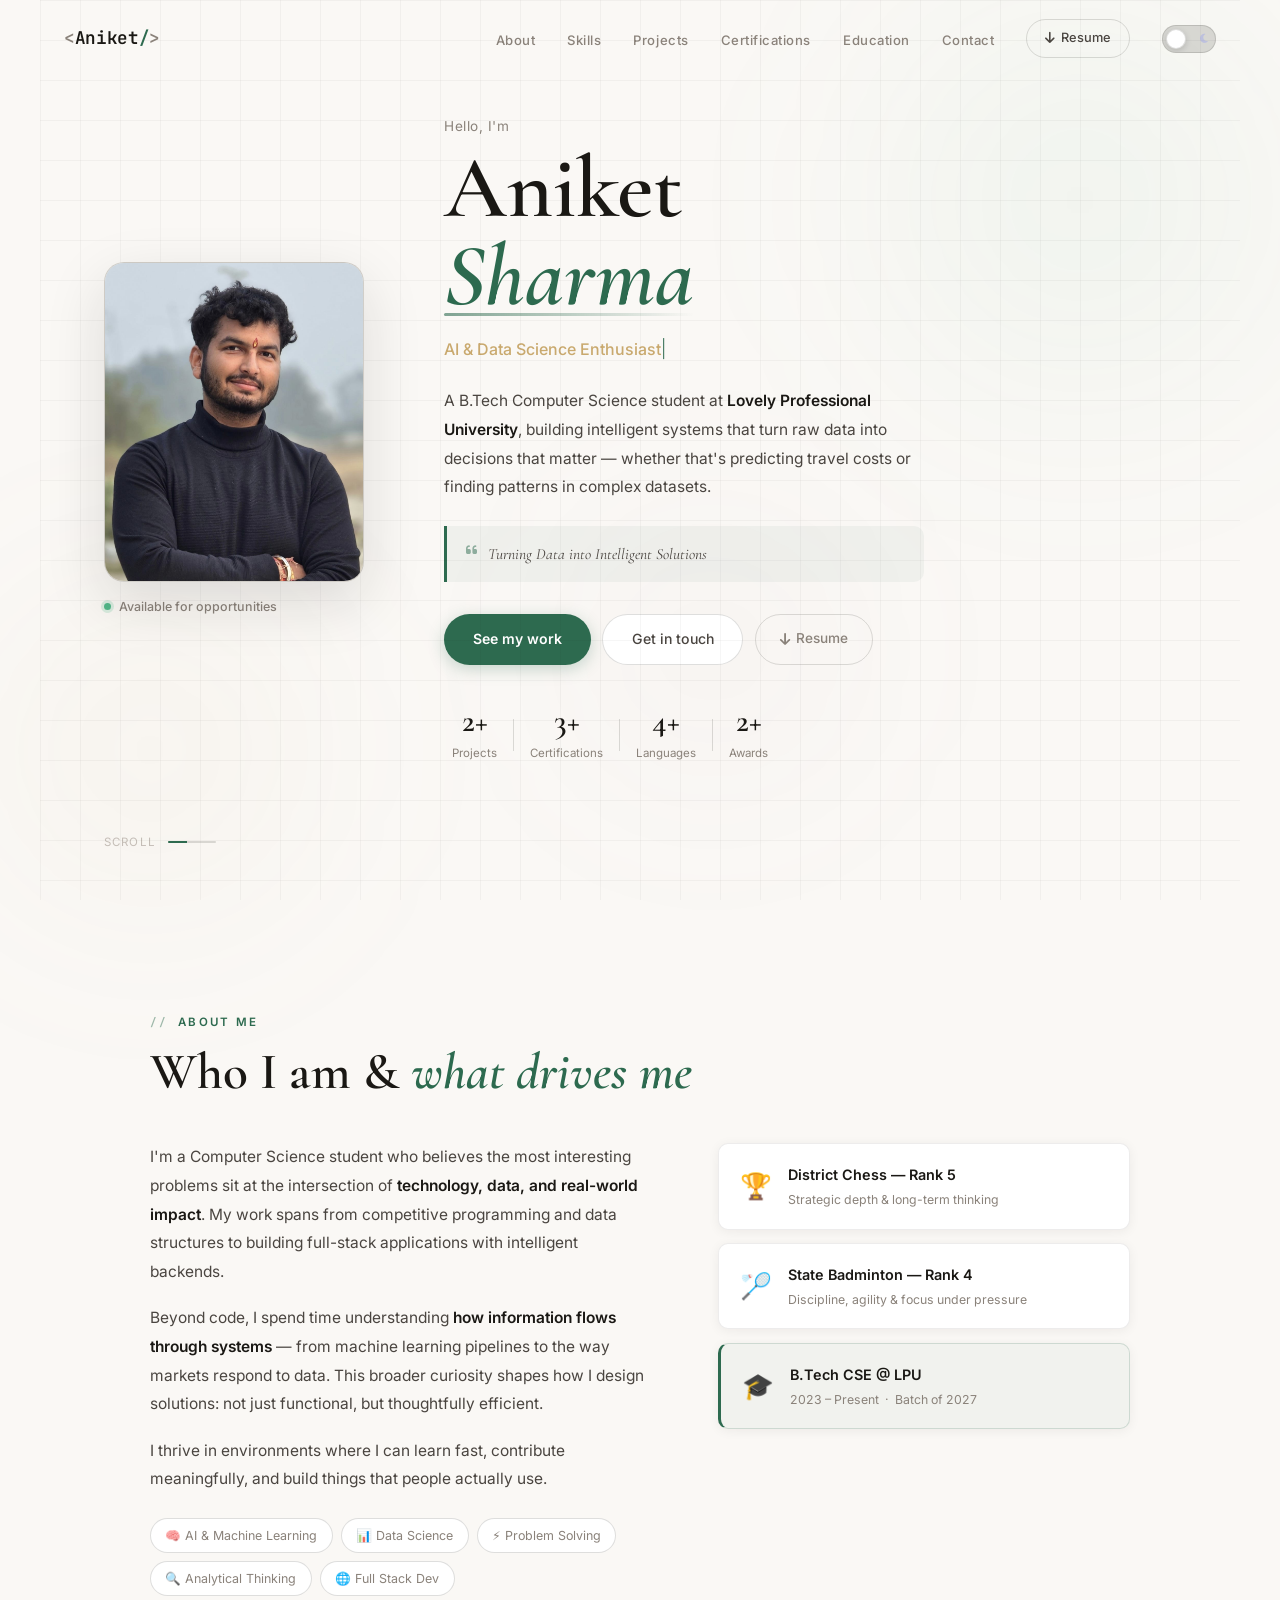
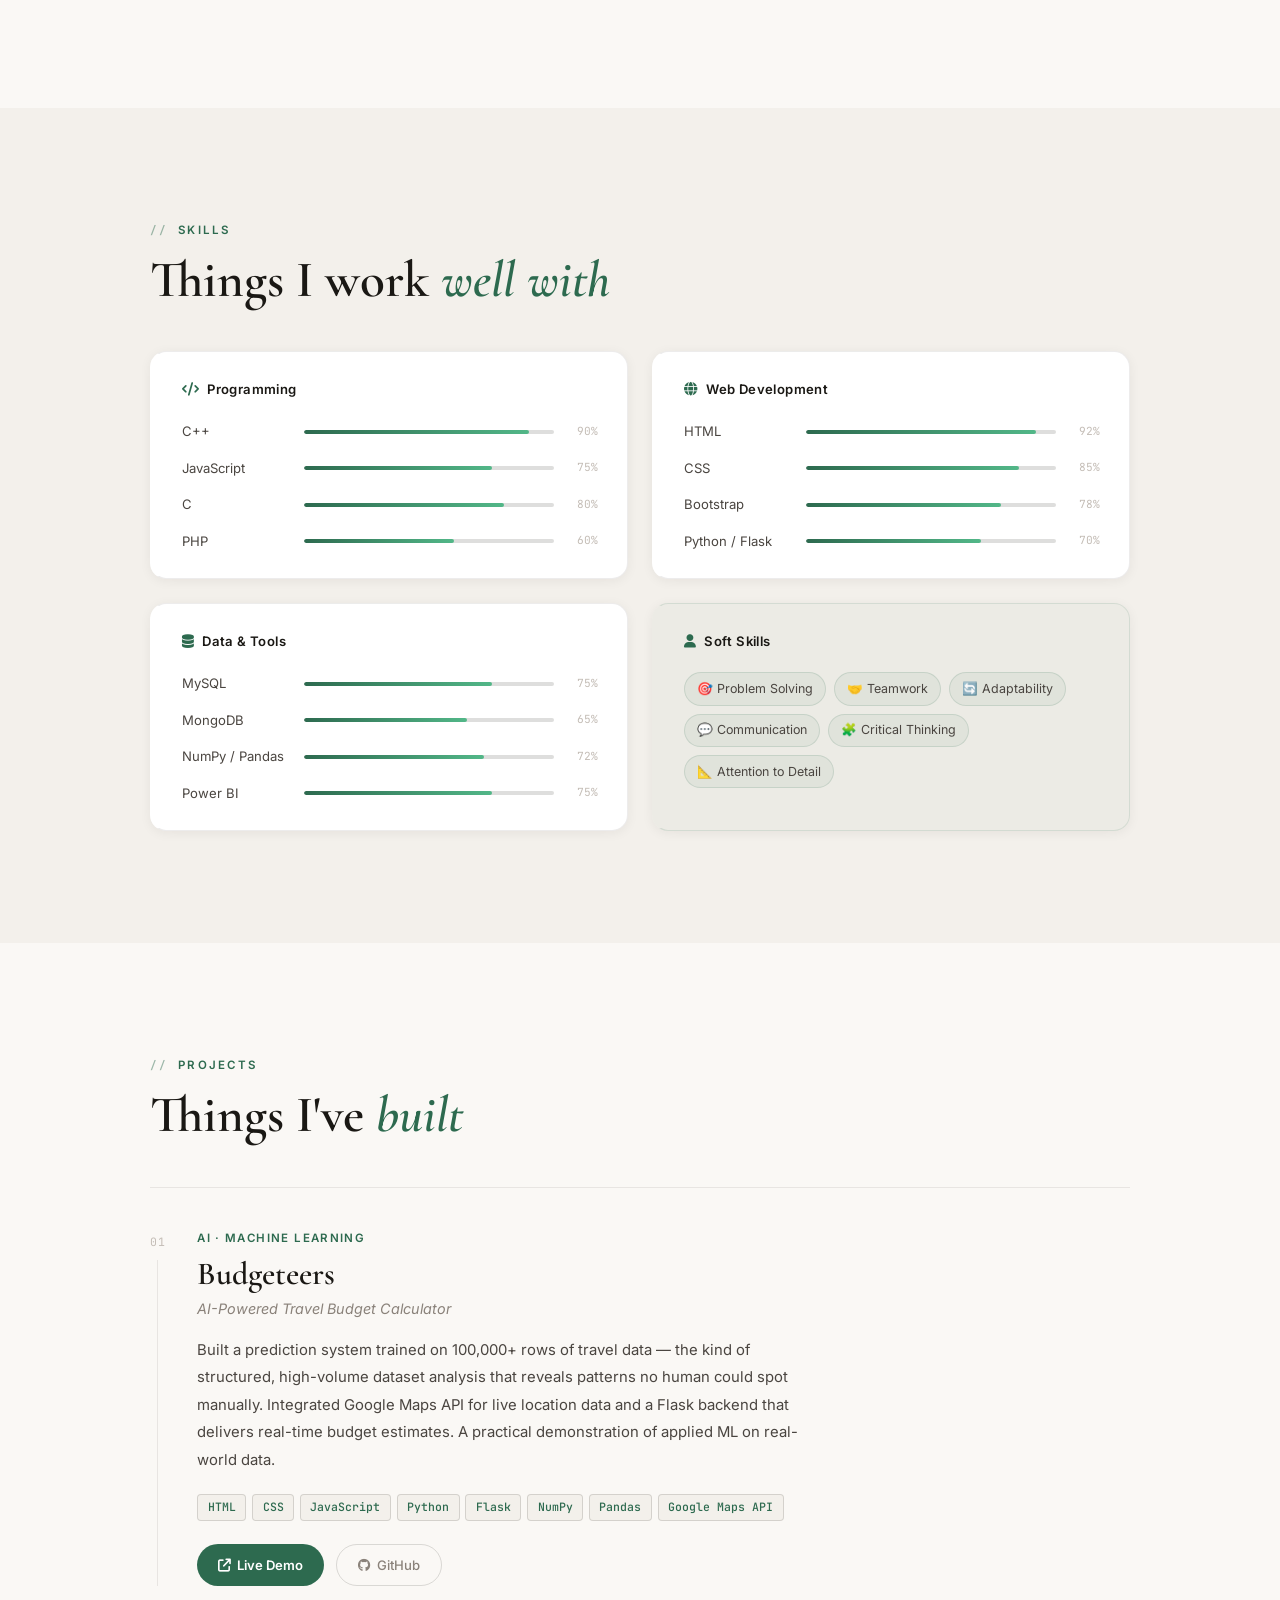
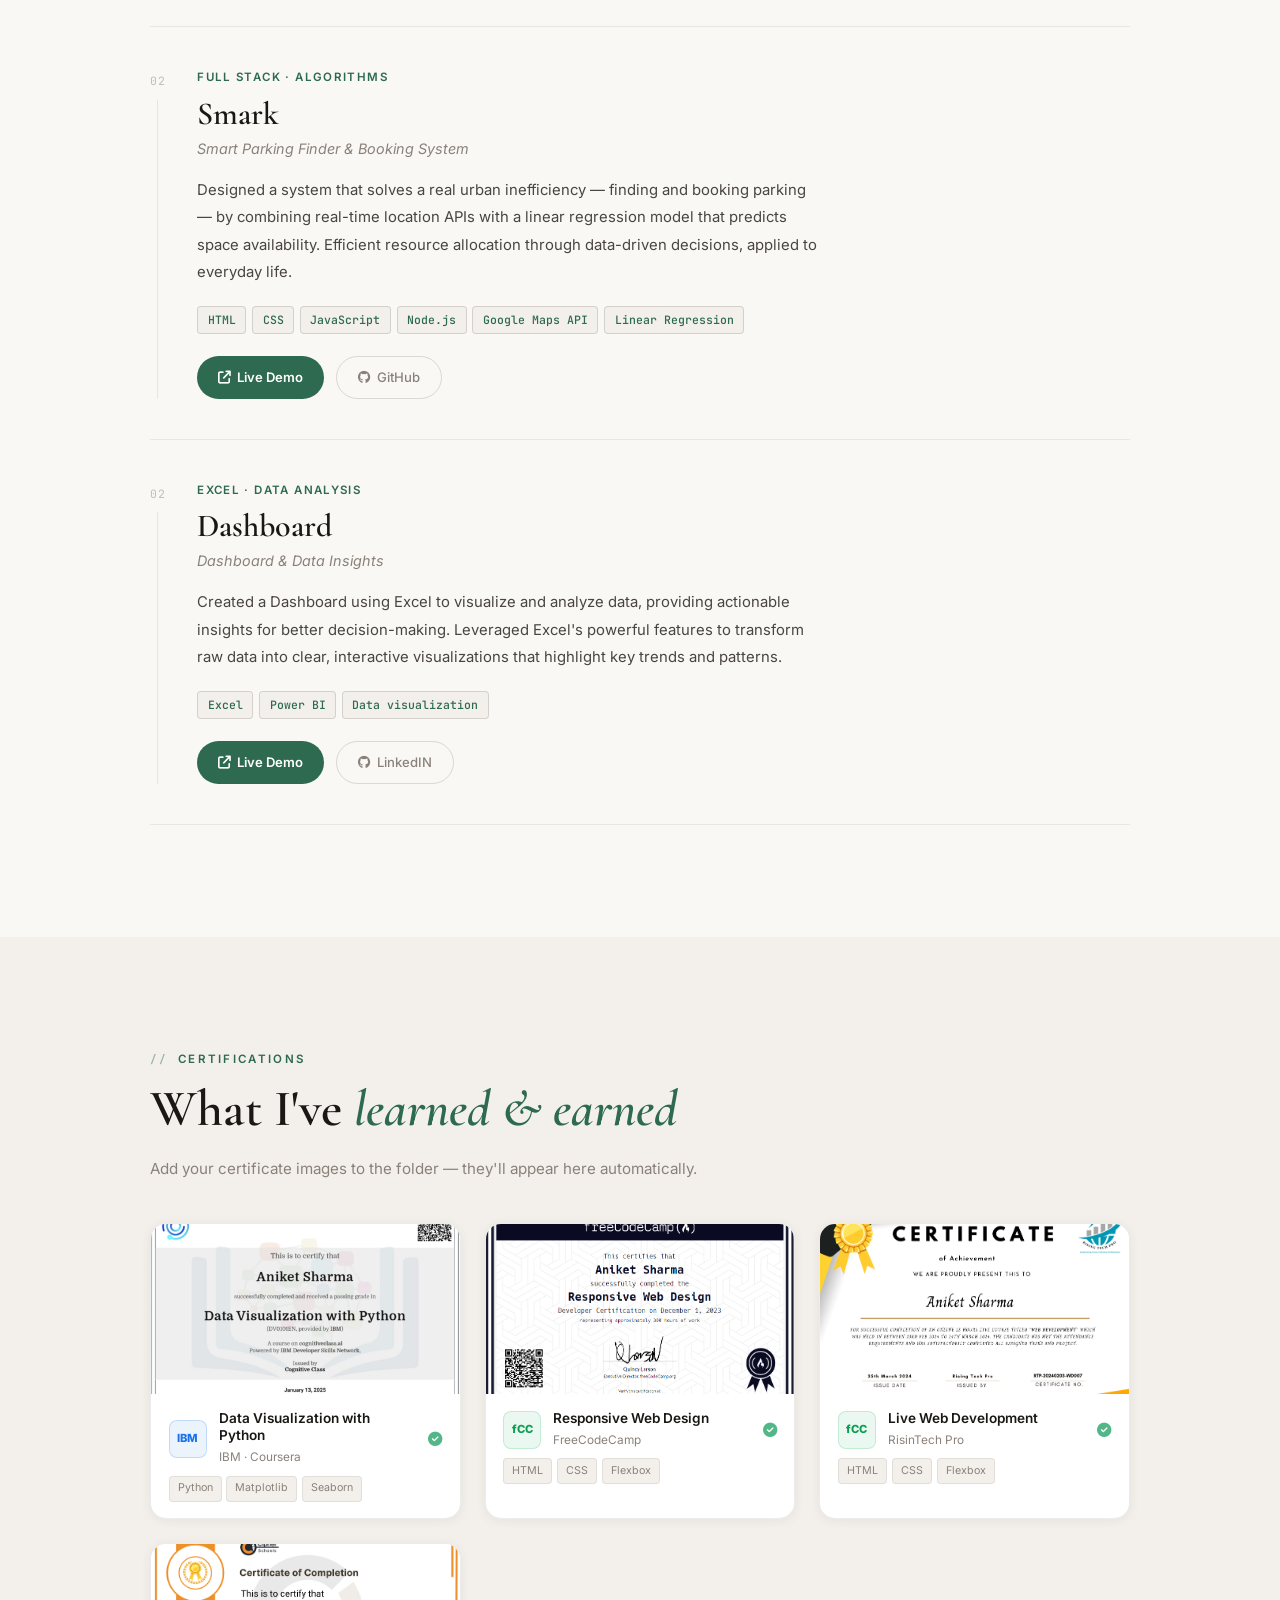
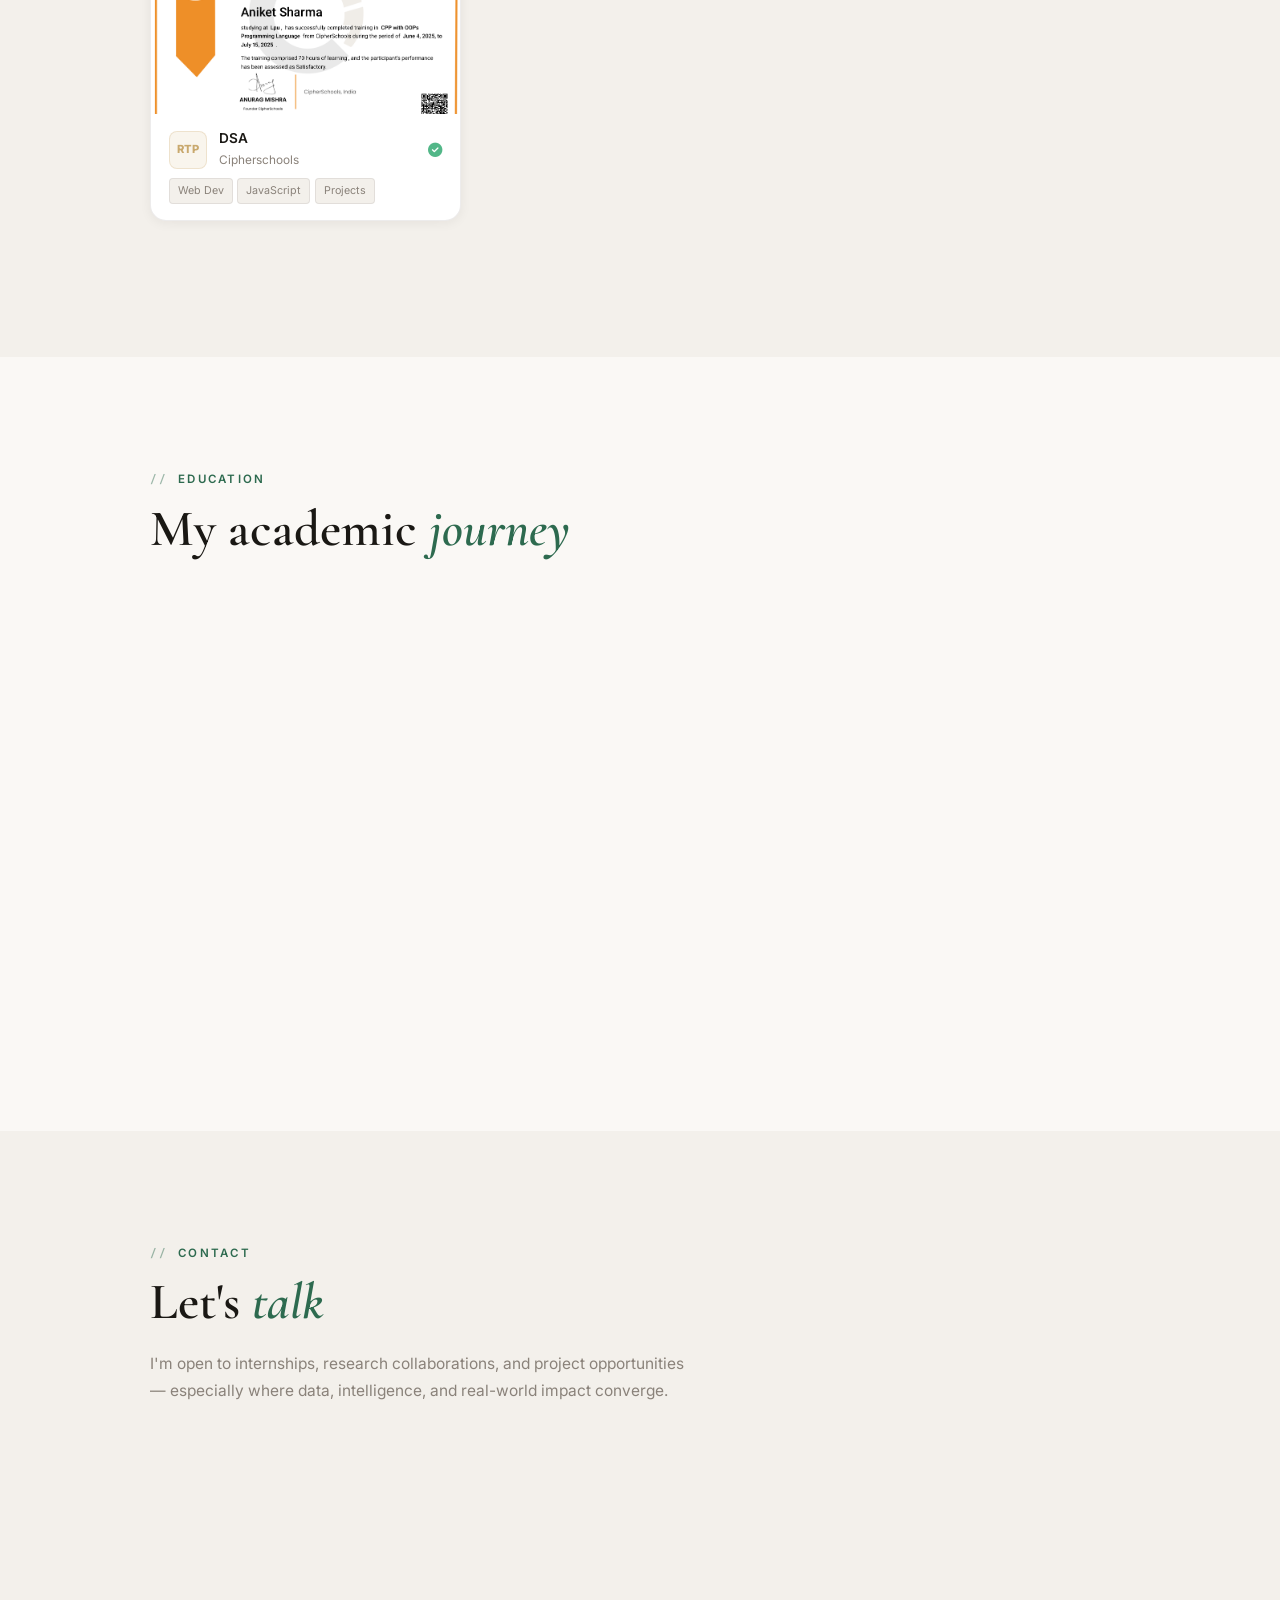
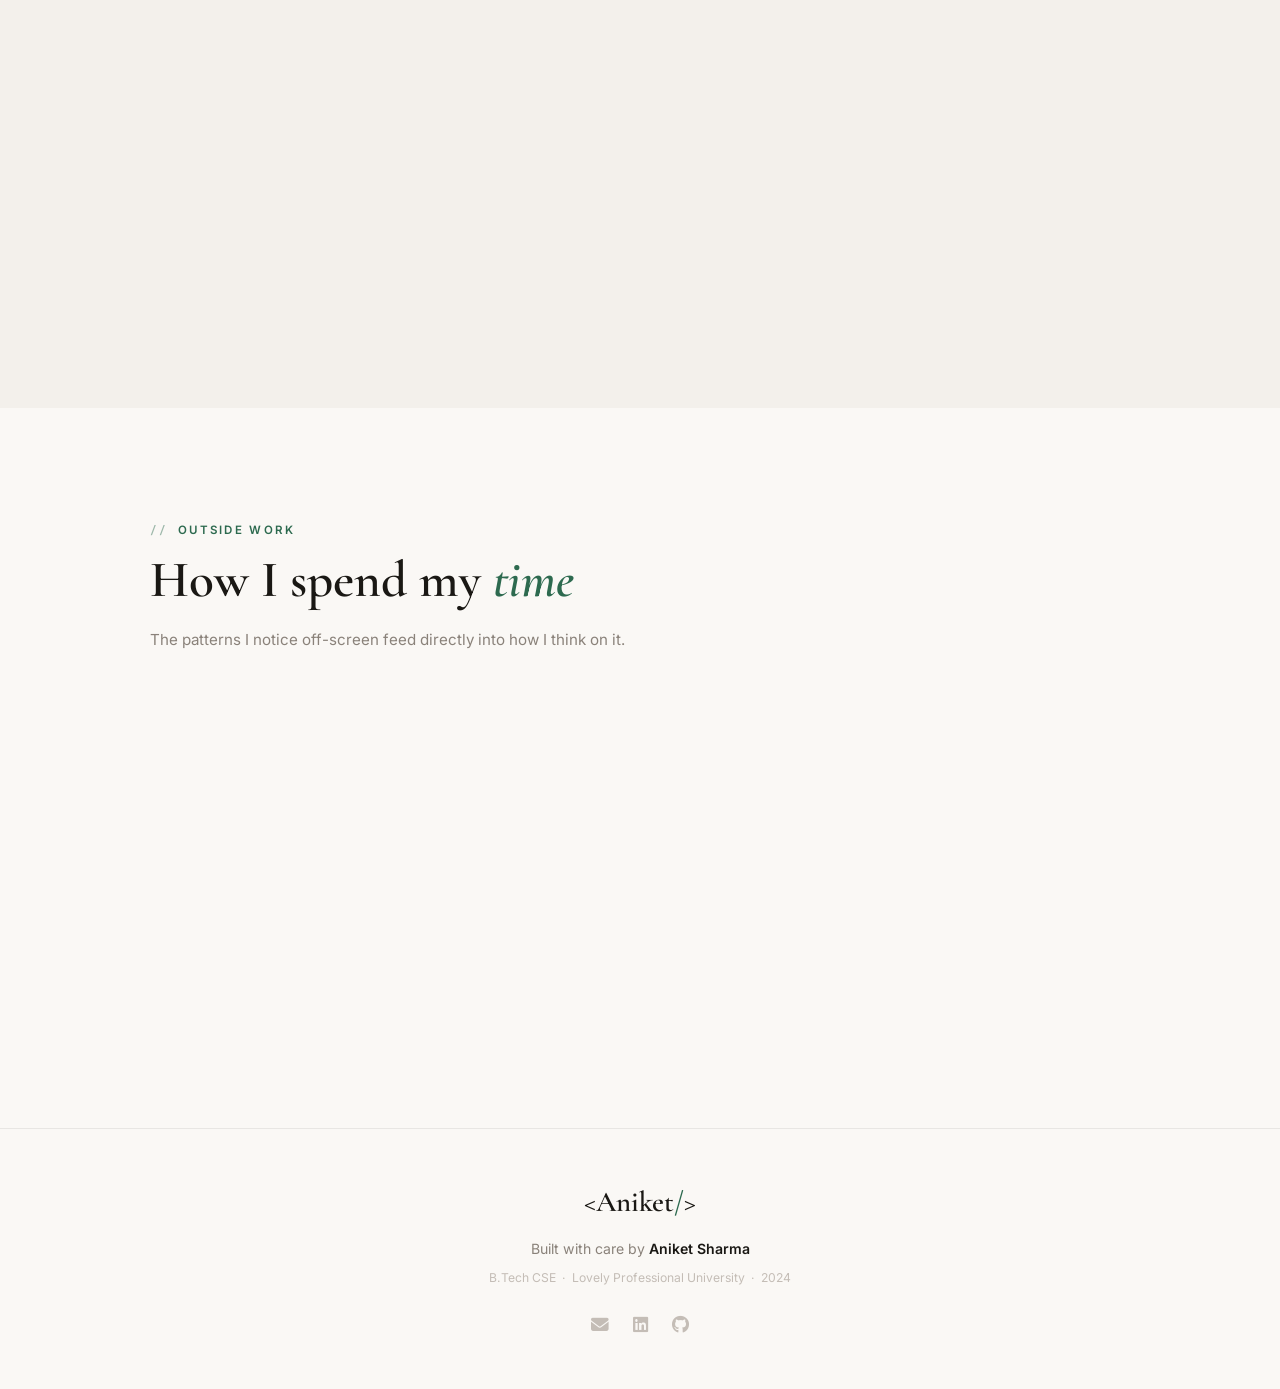
==== commit 72505874: "Update profile links and certificate images in index.html Updated links to GitHub and LinkedIn profi" ====
--- a/index.html
+++ b/index.html
@@ -281,7 +281,7 @@
             </div>
             <div class="pi-actions">
               <a href="#" class="pa-primary"><i class="fas fa-arrow-up-right-from-square"></i> Live Demo</a>
-              <a href="#" class="pa-ghost"><i class="fab fa-github"></i> GitHub</a>
+              <a href="https://github.com/aniketmoney/Budgeteers" class="pa-ghost"><i class="fab fa-github"></i> GitHub</a>
             </div>
           </div>
         </article>
@@ -312,6 +312,30 @@
           </div>
         </article>
 
+         <article class="project-item reveal">
+          <div class="pi-left">
+            <div class="pi-number">02</div>
+            <div class="pi-line"></div>
+          </div>
+          <div class="pi-body">
+            <div class="pi-tag">Excel · Data Analysis</div>
+            <h3 class="pi-title">Dashboard</h3>
+            <p class="pi-subtitle">Dashboard  &amp; Data Insights</p>
+            <p class="pi-desc">
+              Created a Dashboard using Excel to visualize and analyze data, providing actionable insights for better 
+              decision-making. Leveraged Excel's powerful features to transform raw data into clear, interactive visualizations that highlight key trends and patterns.
+
+            </p>
+            <div class="pi-stack">
+              <code>Excel</code><code>Power BI</code><code>Data visualization</code>
+            </div>
+            <div class="pi-actions">
+              <a href="#" class="pa-primary"><i class="fas fa-arrow-up-right-from-square"></i> Live Demo</a>
+              <a href="https://www.linkedin.com/posts/activity-7316839221195853824-SZM3?utm_source=share&utm_medium=member_desktop&rcm=ACoAADfUFT0BmAa7o5C6o8BMND29gLCKoNBaQ-g" class="pa-ghost"><i class="fab fa-github"></i> LinkedIN</a>
+            </div>
+          </div>
+        </article>
+
       </div>
     </div>
   </section>
@@ -329,12 +353,12 @@
 
         <div class="cert-tile reveal">
           <div class="cert-preview">
-            <img src="cert-ibm.jpg" alt="IBM Data Visualization Certificate"
+            <img src="cert1.jpeg" alt="IBM Data Visualization Certificate"
                  onerror="this.style.display='none';this.nextElementSibling.style.display='flex'"/>
             <div class="cert-preview-fb" style="display:none">
               <i class="fas fa-certificate"></i>
               <span>IBM Certificate</span>
-              <code>cert-ibm.jpg</code>
+              <code>cert1.jpeg</code>
             </div>
             <div class="cert-lens">
               <a href="#"><i class="fas fa-expand"></i> View</a>
@@ -353,12 +377,12 @@
 
         <div class="cert-tile reveal">
           <div class="cert-preview">
-            <img src="cert-fcc.jpg" alt="FreeCodeCamp Responsive Web Design"
+            <img src="Cert2.PNG" alt="FreeCodeCamp Responsive Web Design"
                  onerror="this.style.display='none';this.nextElementSibling.style.display='flex'"/>
             <div class="cert-preview-fb" style="display:none">
               <i class="fas fa-certificate"></i>
               <span>FreeCodeCamp Certificate</span>
-              <code>cert-fcc.jpg</code>
+              <code>Cert2.PNG</code>
             </div>
             <div class="cert-lens">
               <a href="#"><i class="fas fa-expand"></i> View</a>
@@ -376,12 +400,12 @@
         </div>
         <div class="cert-tile reveal">
           <div class="cert-preview">
-            <img src="cert-fcc.jpg" alt="FreeCodeCamp Responsive Web Design"
+            <img src="Cert3.png" alt="FreeCodeCamp Responsive Web Design"
                  onerror="this.style.display='none';this.nextElementSibling.style.display='flex'"/>
             <div class="cert-preview-fb" style="display:none">
               <i class="fas fa-certificate"></i>
-              <span>FreeCodeCamp Certificate</span>
-              <code>cert-fcc.jpg</code>
+              <span>RisinTech Pro Certificate</span>
+              <code>Cert3.png</code>
             </div>
             <div class="cert-lens">
               <a href="#"><i class="fas fa-expand"></i> View</a>
@@ -390,8 +414,8 @@
           <div class="cert-meta">
             <div class="cert-org fcc-org">fCC</div>
             <div class="cert-detail">
-              <div class="cert-title-t">Responsive Web Design</div>
-              <div class="cert-from">FreeCodeCamp</div>
+              <div class="cert-title-t">Live Web Development</div>
+              <div class="cert-from">RisinTech Pro</div>
             </div>
             <i class="fas fa-check-circle cert-tick"></i>
           </div>
@@ -400,12 +424,12 @@
 
         <div class="cert-tile reveal">
           <div class="cert-preview">
-            <img src="cert-rtp.jpg" alt="RisingTechPro Live Web Development"
+            <img src="Cert4.png" alt="RisingTechPro Live Web Development"
                  onerror="this.style.display='none';this.nextElementSibling.style.display='flex'"/>
             <div class="cert-preview-fb" style="display:none">
               <i class="fas fa-certificate"></i>
-              <span>RisingTechPro Certificate</span>
-              <code>cert-rtp.jpg</code>
+              <span>CipherSchools</span>
+              <code>Cert4.png</code>
             </div>
             <div class="cert-lens">
               <a href="#"><i class="fas fa-expand"></i> View</a>
@@ -414,8 +438,8 @@
           <div class="cert-meta">
             <div class="cert-org rtp-org">RTP</div>
             <div class="cert-detail">
-              <div class="cert-title-t">Live Web Development</div>
-              <div class="cert-from">RisingTechPro</div>
+              <div class="cert-title-t">DSA</div>
+              <div class="cert-from">Cipherschools</div>
             </div>
             <i class="fas fa-check-circle cert-tick"></i>
           </div>
@@ -583,8 +607,8 @@
       <p class="f-sub">B.Tech CSE &nbsp;·&nbsp; Lovely Professional University &nbsp;·&nbsp; 2024</p>
       <div class="f-socials">
         <a href="mailto:aniketvsharma143@gmail.com" aria-label="email"><i class="fas fa-envelope"></i></a>
-        <a href="https://linkedin.com" target="_blank" aria-label="linkedin"><i class="fab fa-linkedin"></i></a>
-        <a href="https://github.com"   target="_blank" aria-label="github"><i class="fab fa-github"></i></a>
+        <a href="https://www.linkedin.com/in/aniket-sharma-591820221/?skipRedirect=true" target="_blank" aria-label="linkedin"><i class="fab fa-linkedin"></i></a>
+        <a href="https://github.com/aniketmoney"   target="_blank" aria-label="github"><i class="fab fa-github"></i></a>
       </div>
     </div>
   </footer>
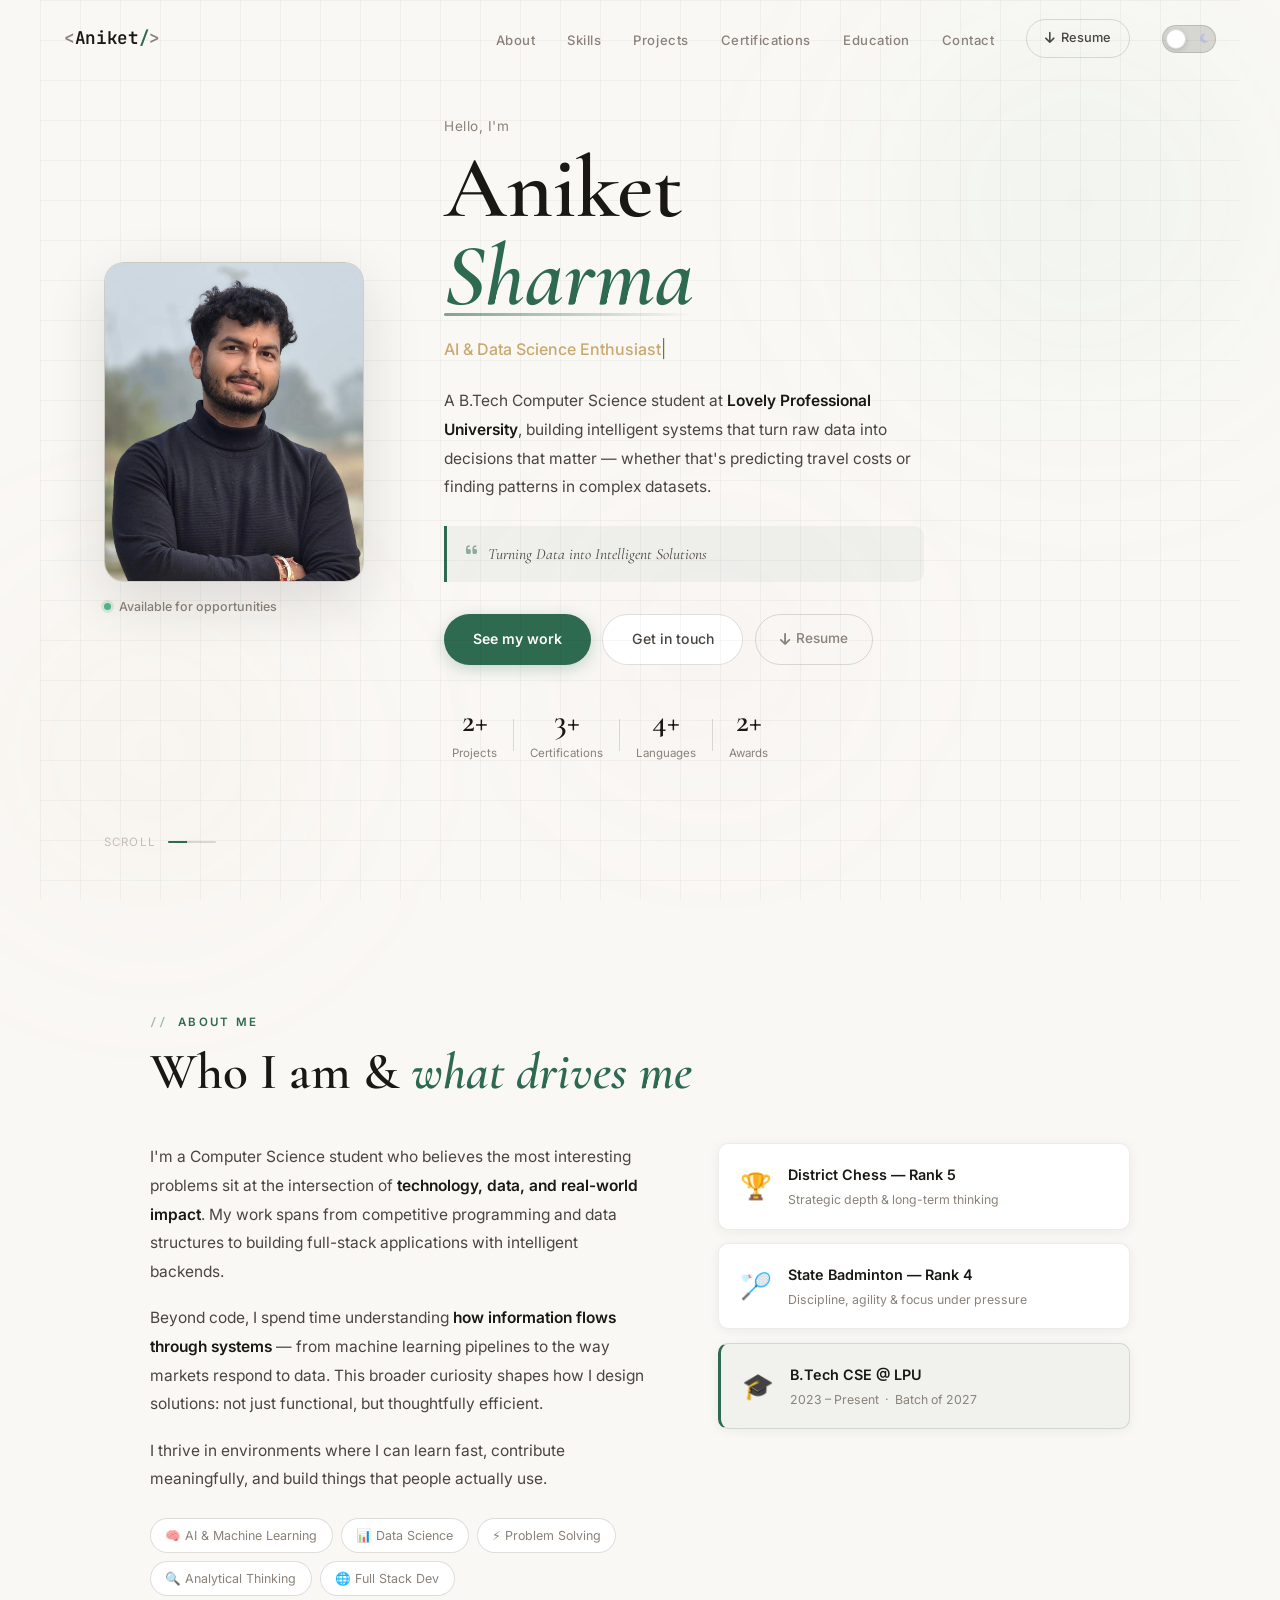
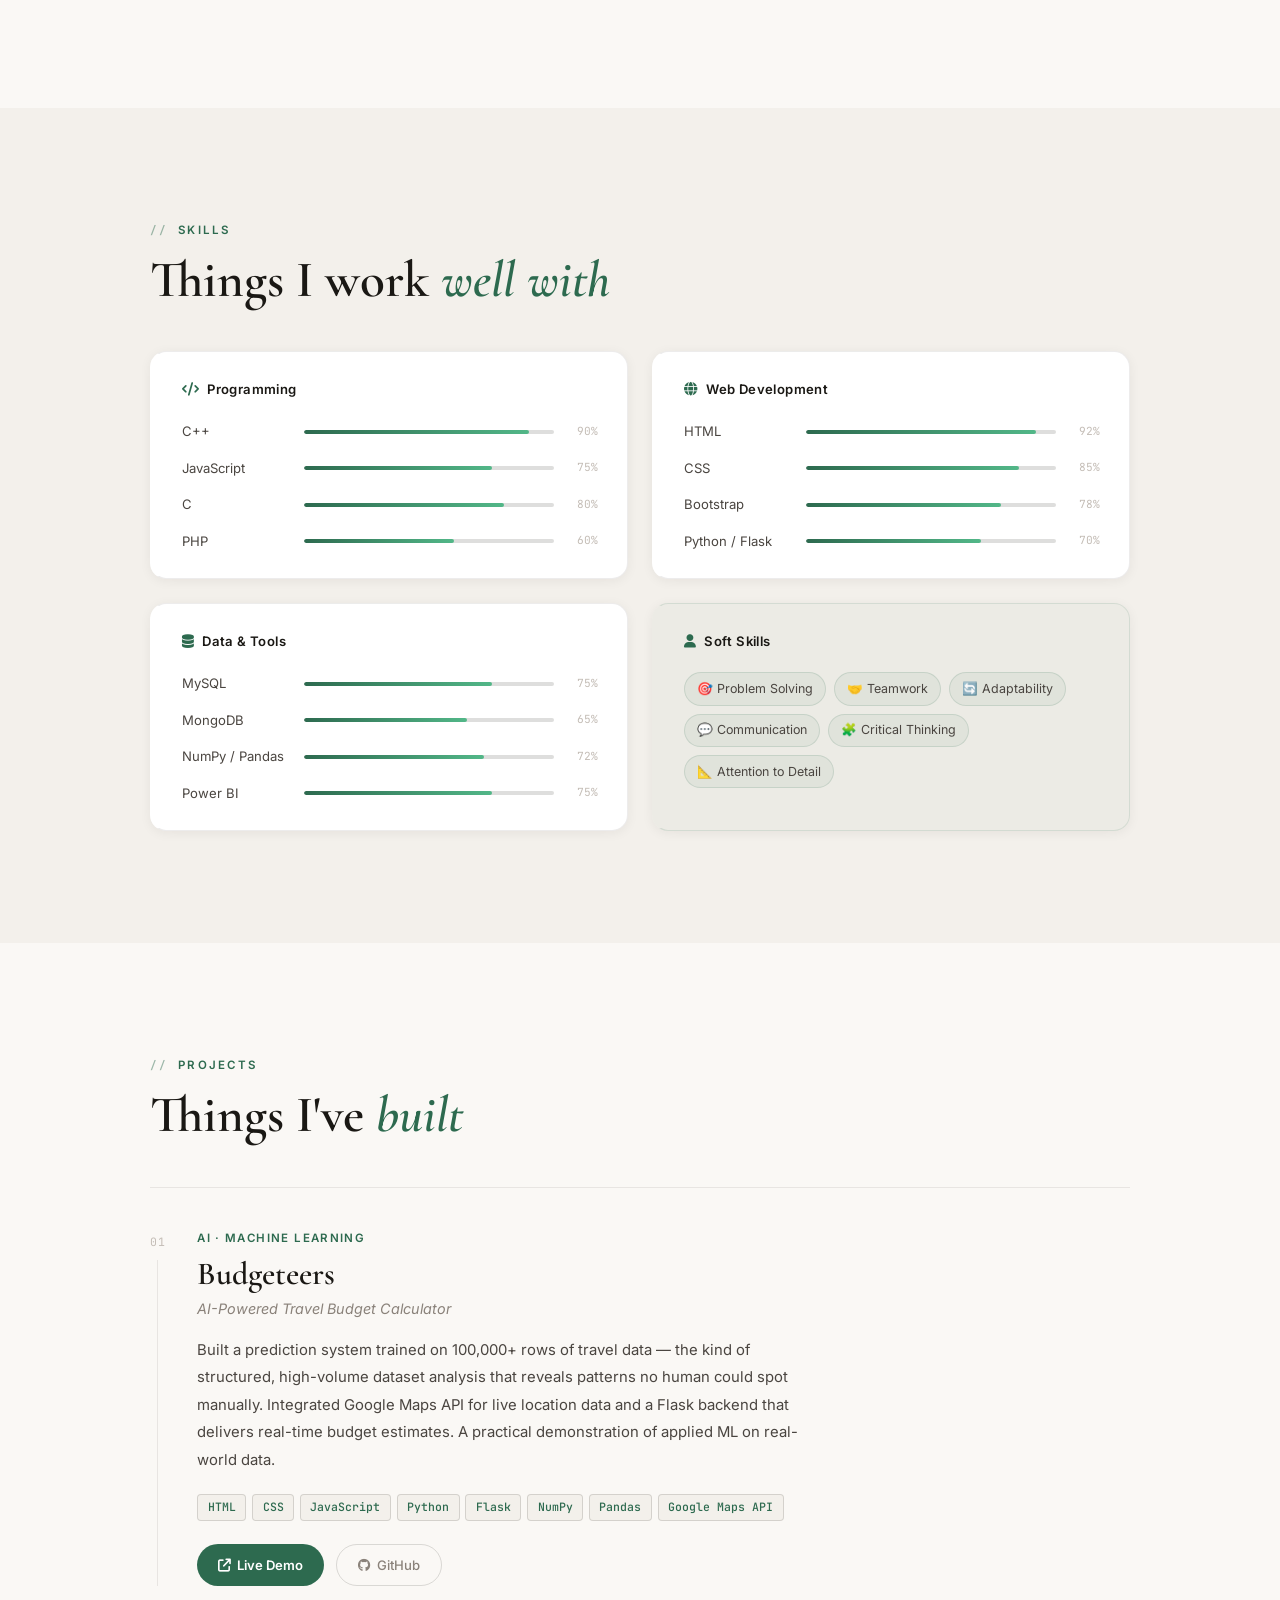
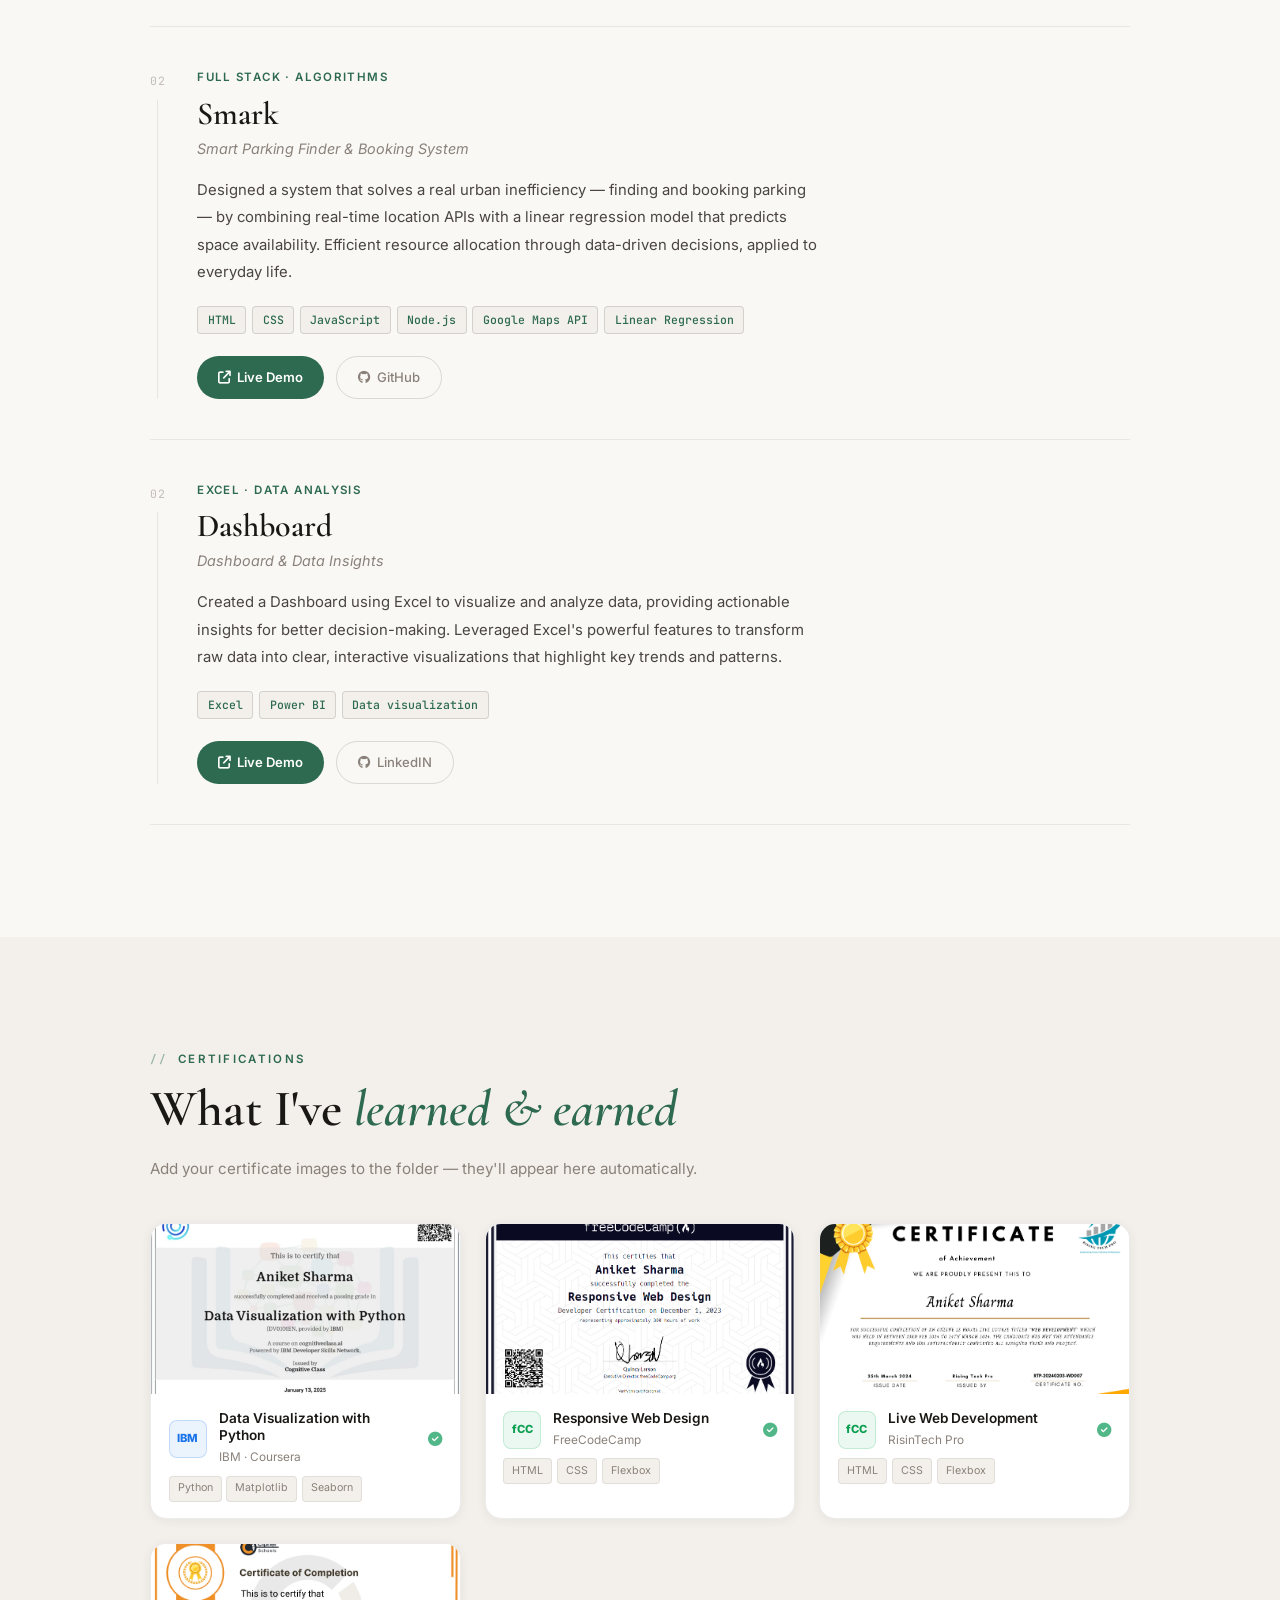
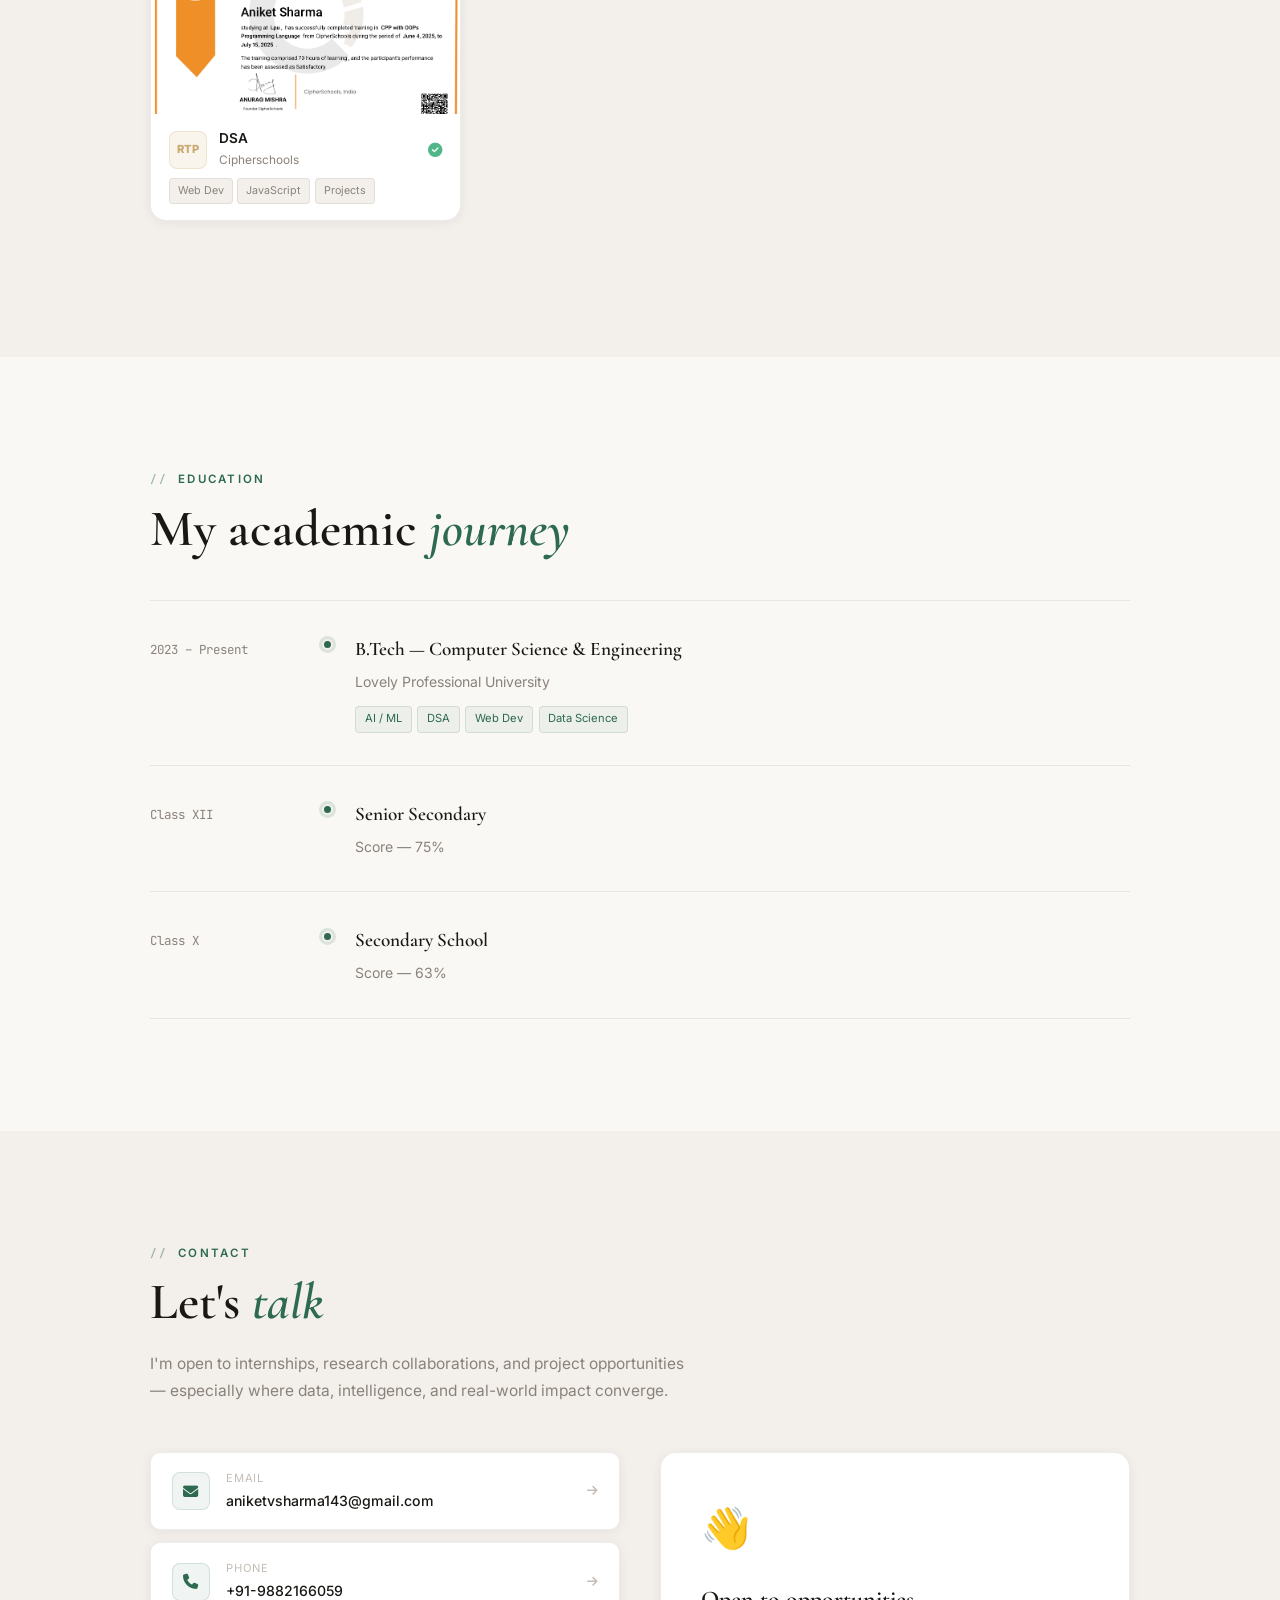
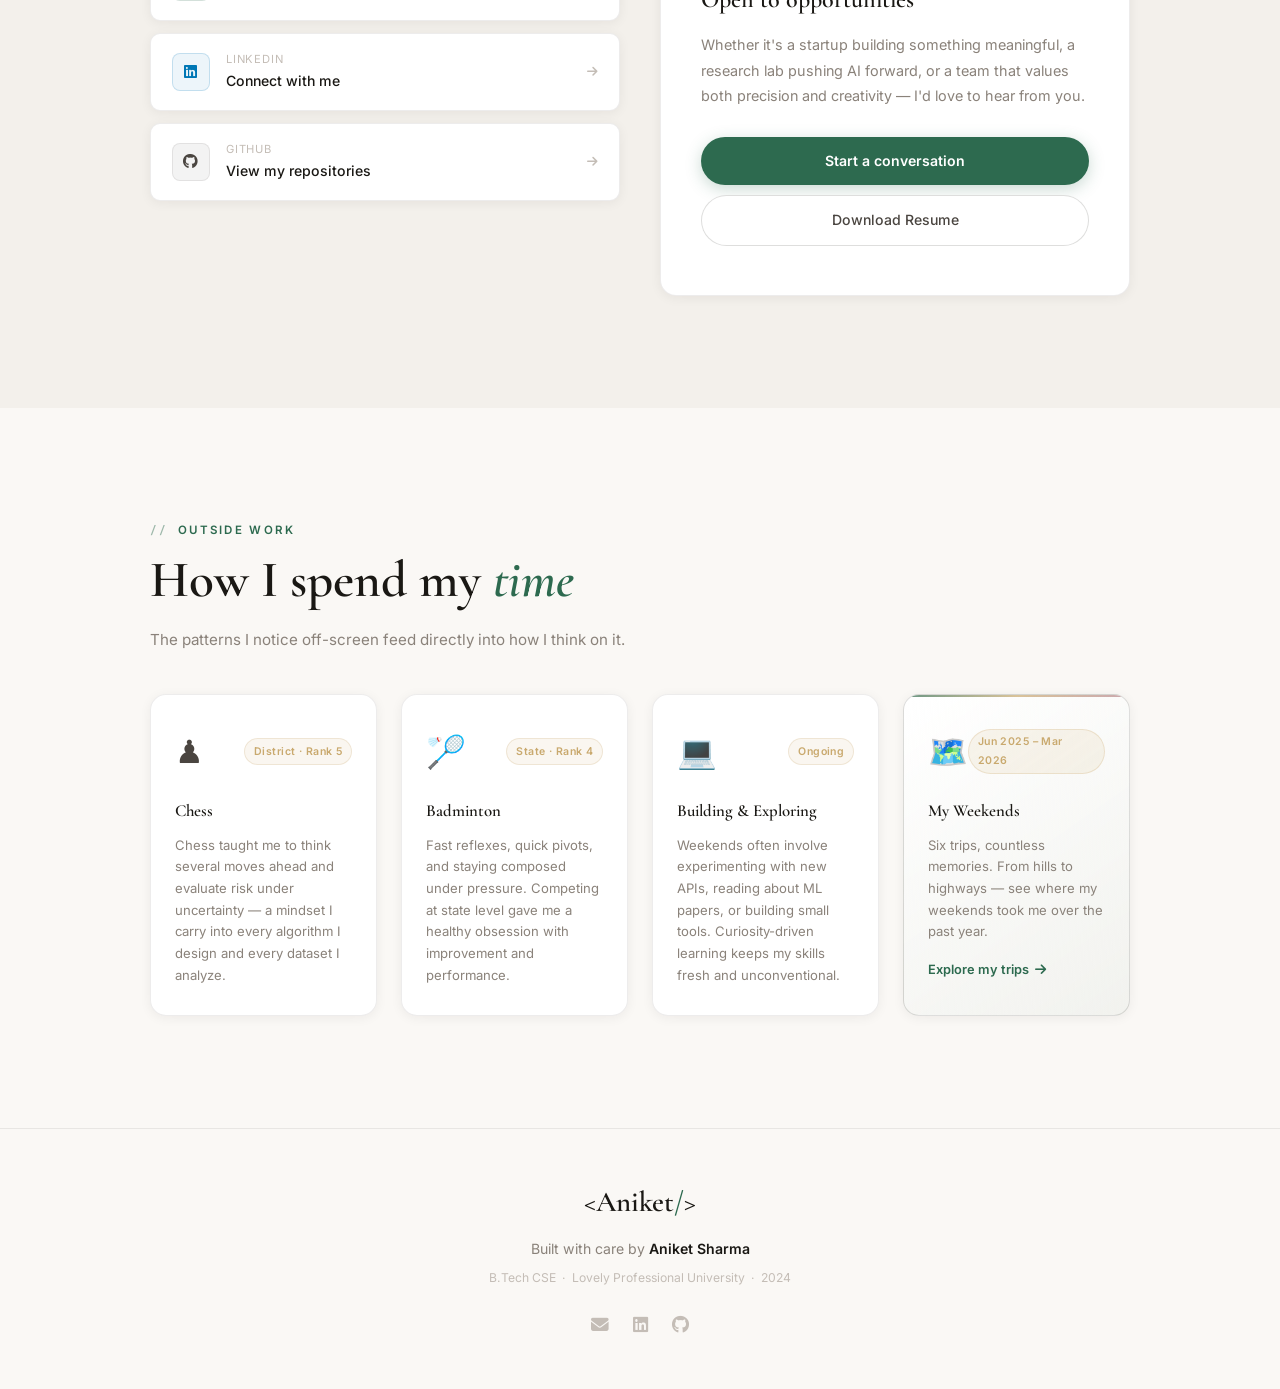
==== commit 6492c2fc: "Update LinkedIn and GitHub links in Lets's talk section" ====
--- a/index.html
+++ b/index.html
@@ -516,7 +516,7 @@
             </div>
             <i class="fas fa-arrow-right cl-arrow"></i>
           </a>
-          <a href="https://linkedin.com" target="_blank" class="cl-item">
+          <a href="https://www.linkedin.com/in/aniket-sharma-591820221/?skipRedirect=true" target="_blank" class="cl-item">
             <div class="cl-icon cl-li"><i class="fab fa-linkedin"></i></div>
             <div class="cl-info">
               <div class="cl-label">LinkedIn</div>
@@ -524,7 +524,7 @@
             </div>
             <i class="fas fa-arrow-right cl-arrow"></i>
           </a>
-          <a href="https://github.com" target="_blank" class="cl-item">
+          <a href="https://github.com/aniketmoney" target="_blank" class="cl-item">
             <div class="cl-icon cl-gh"><i class="fab fa-github"></i></div>
             <div class="cl-info">
               <div class="cl-label">GitHub</div>
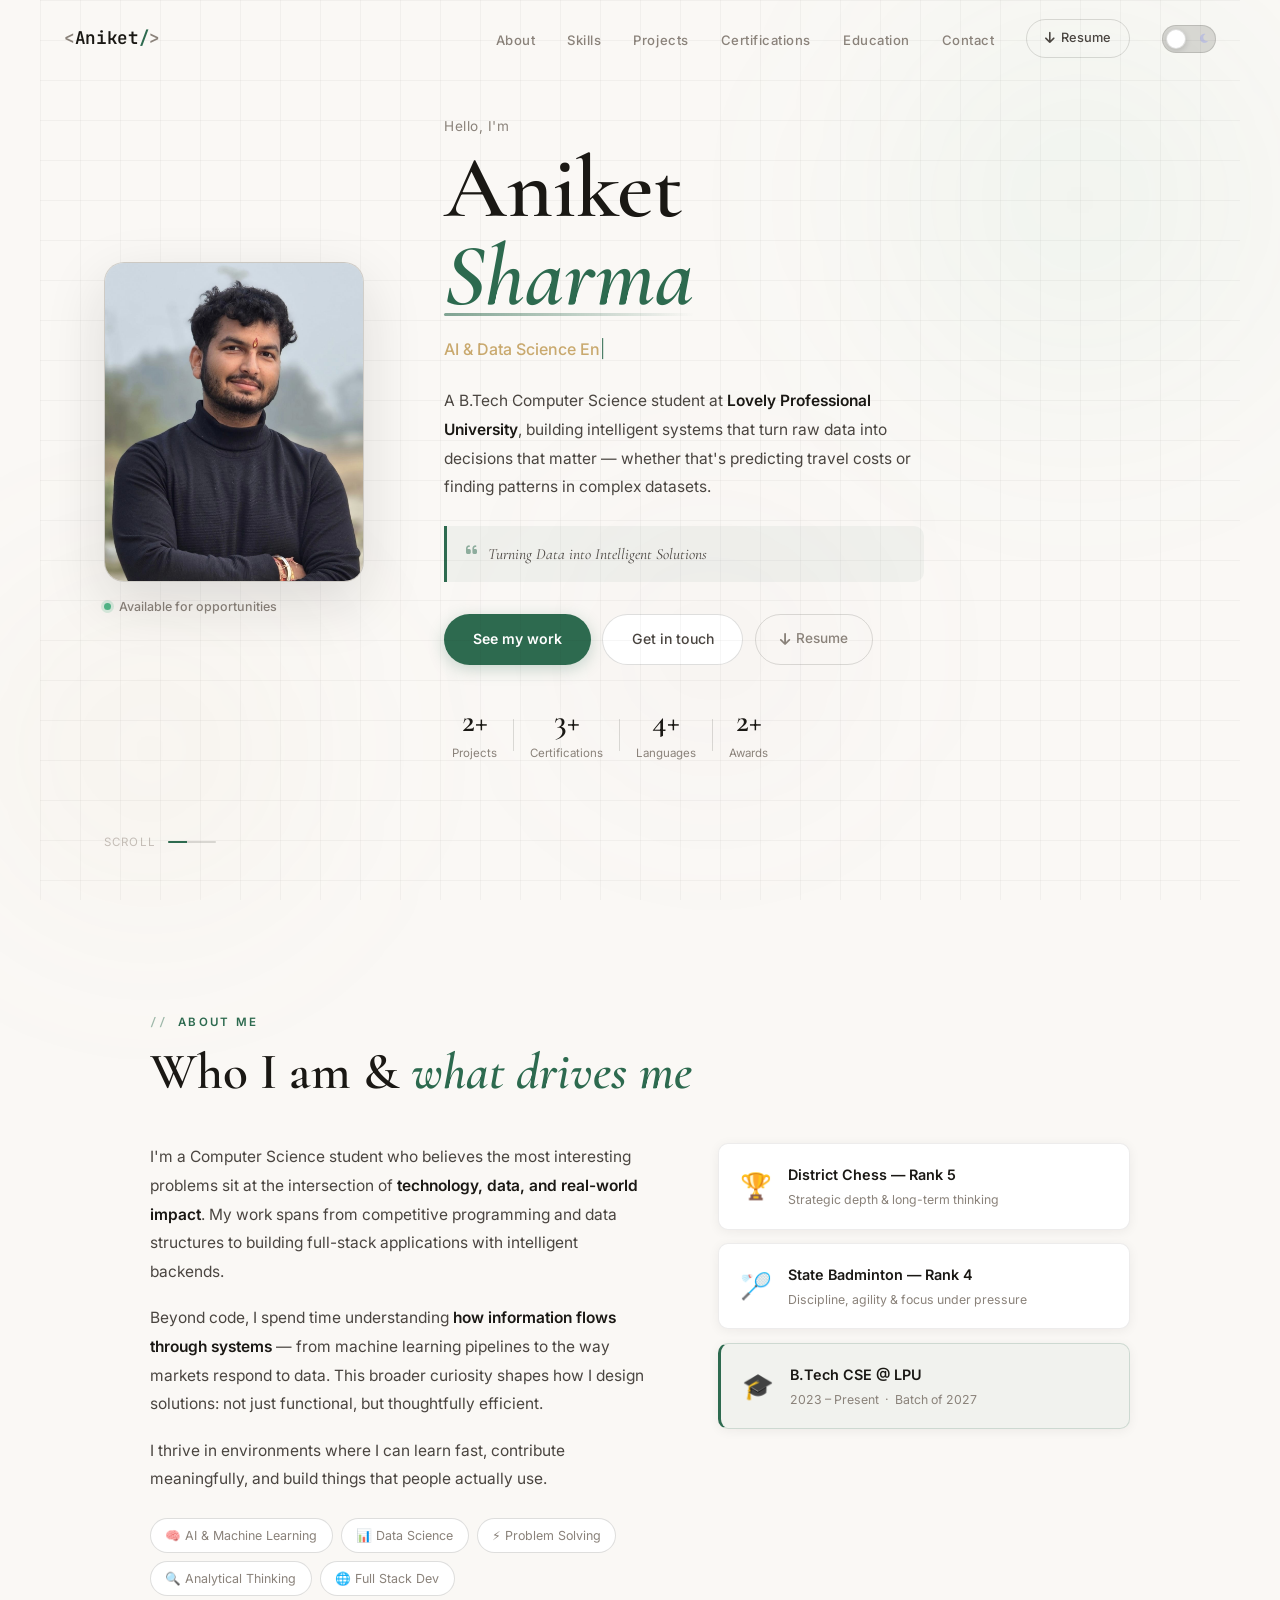
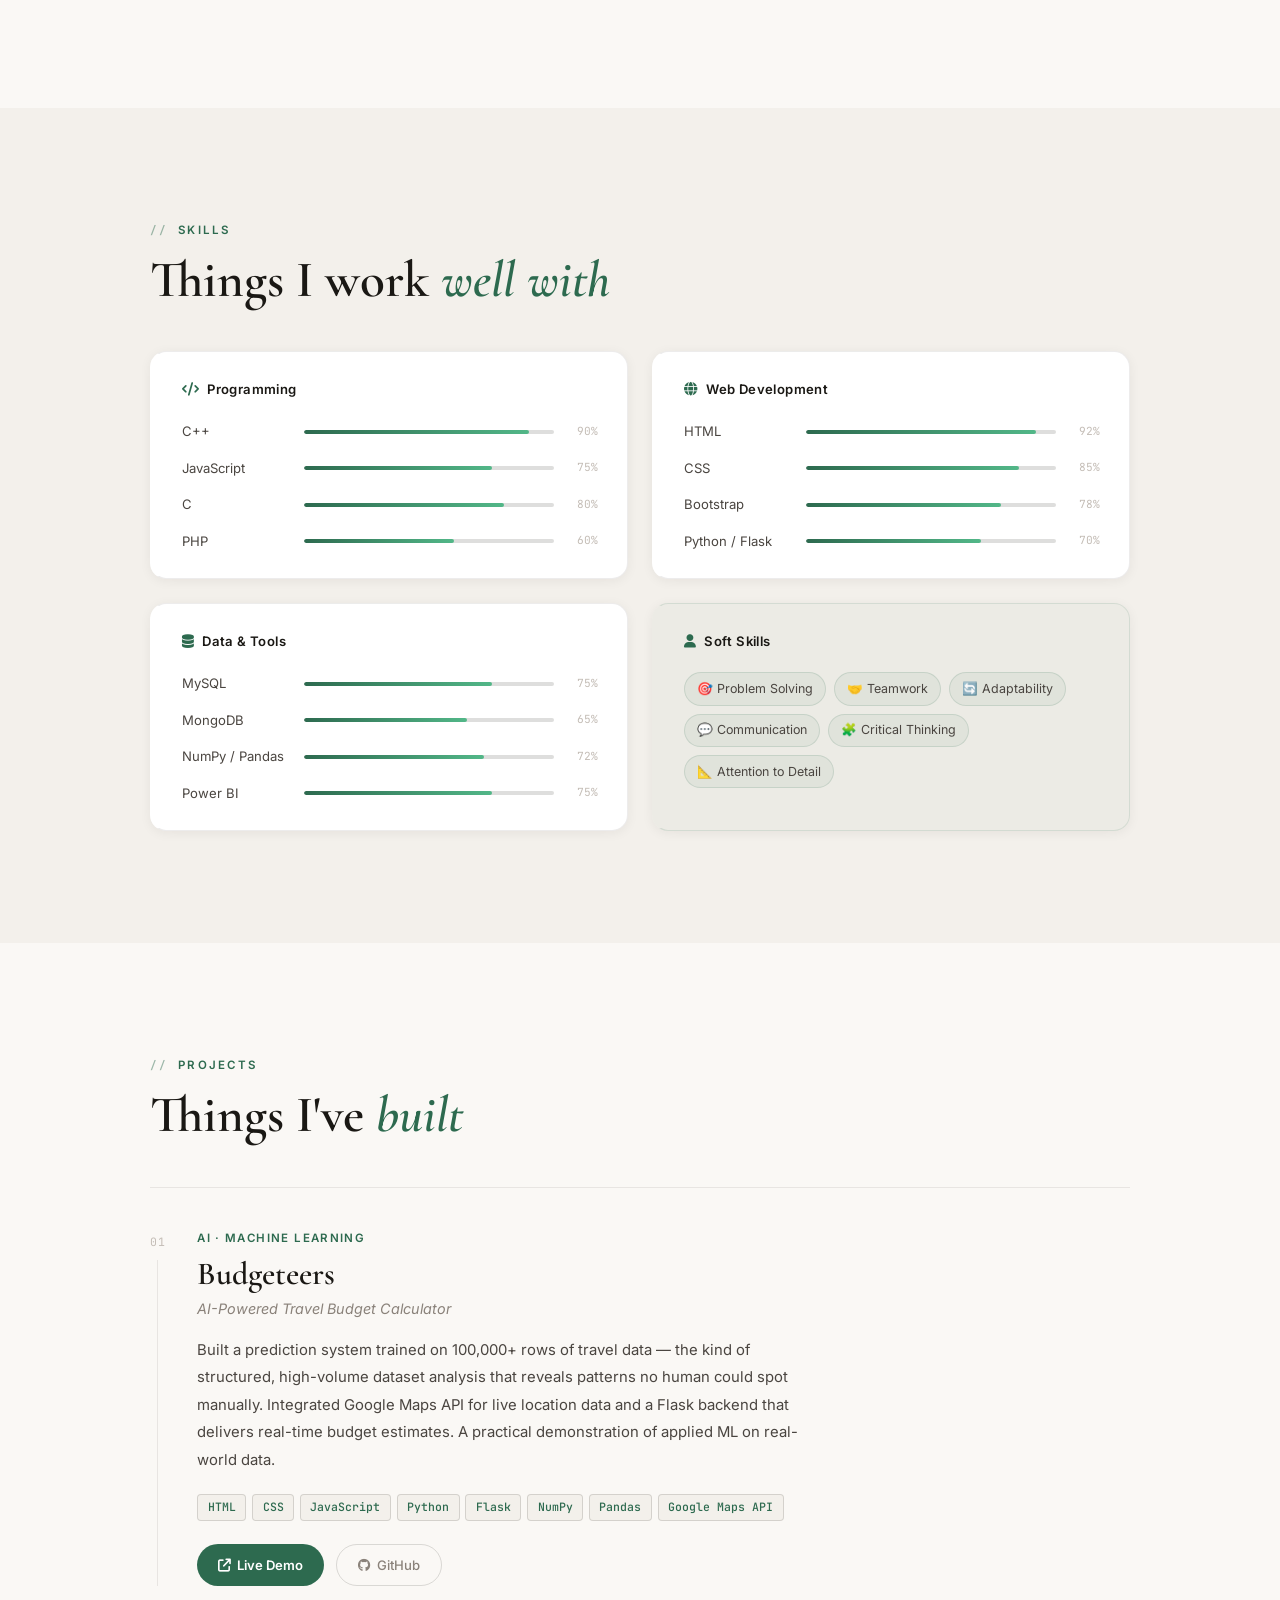
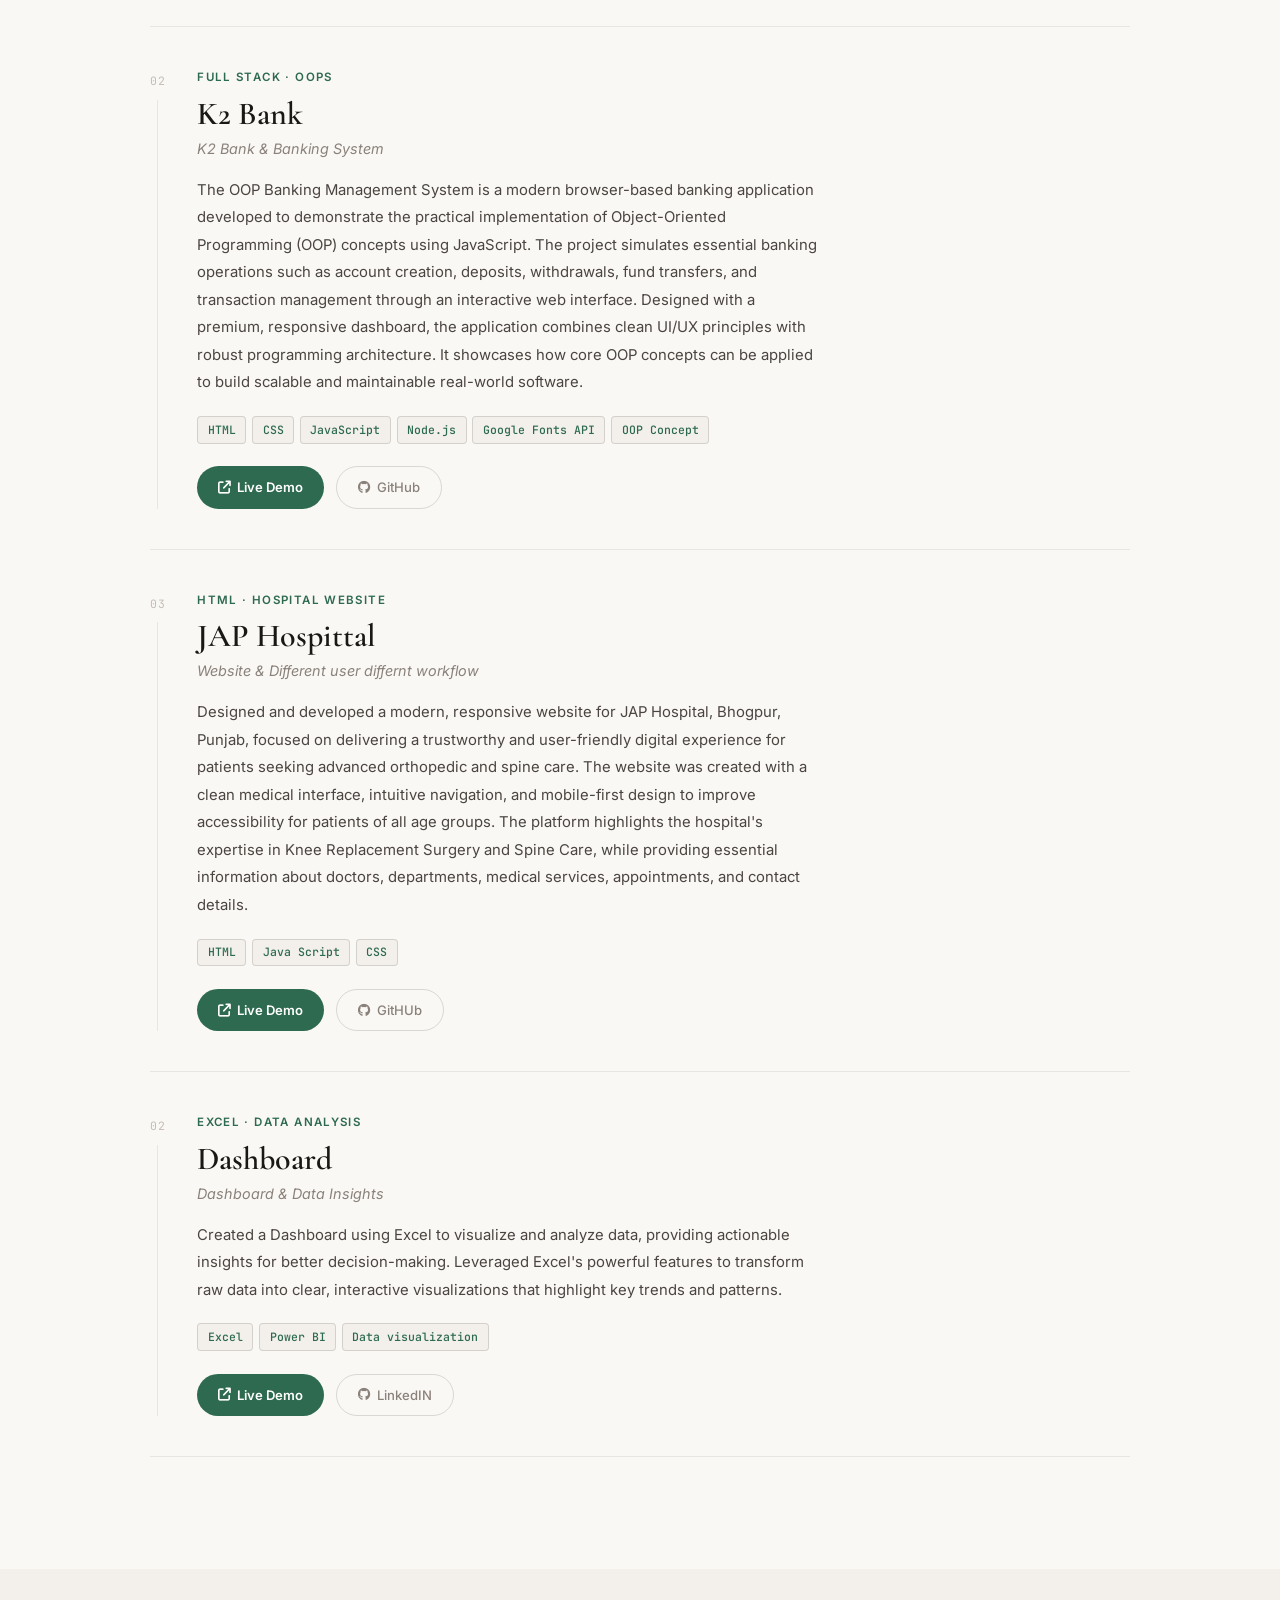
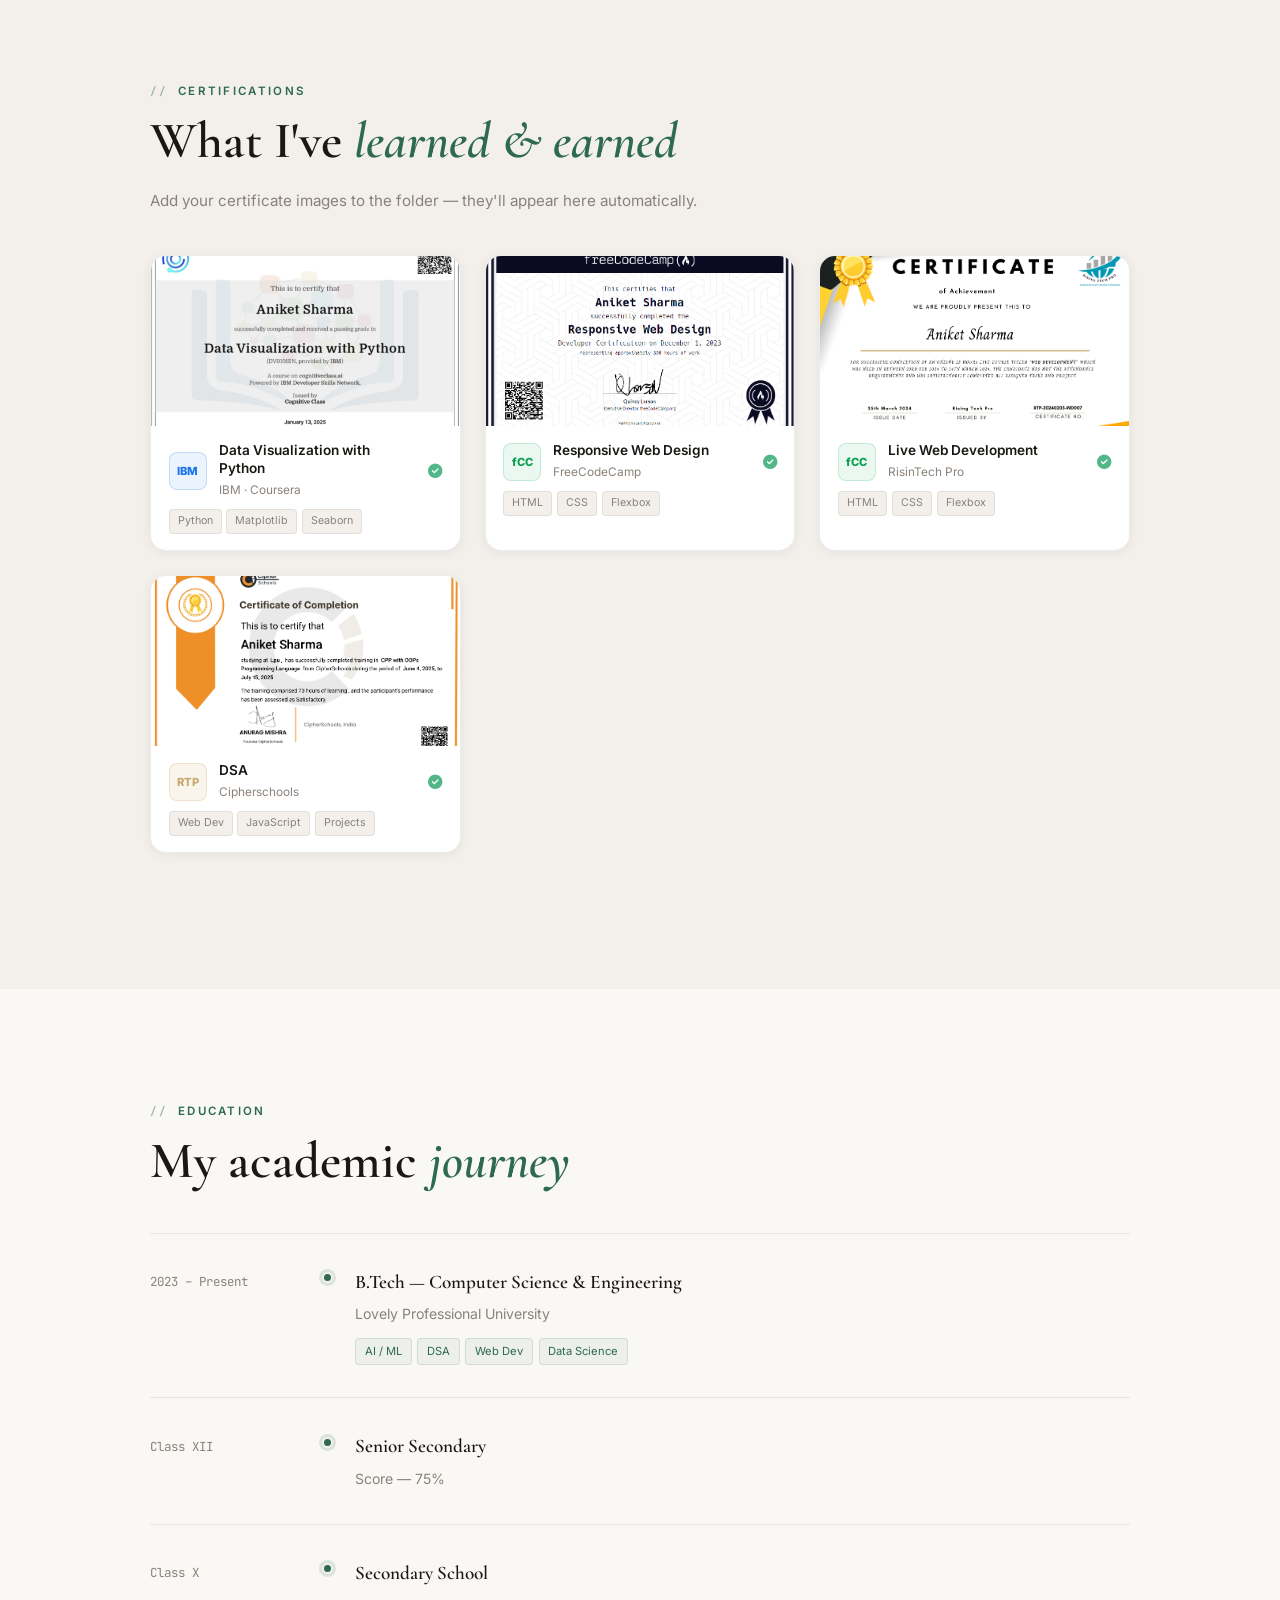
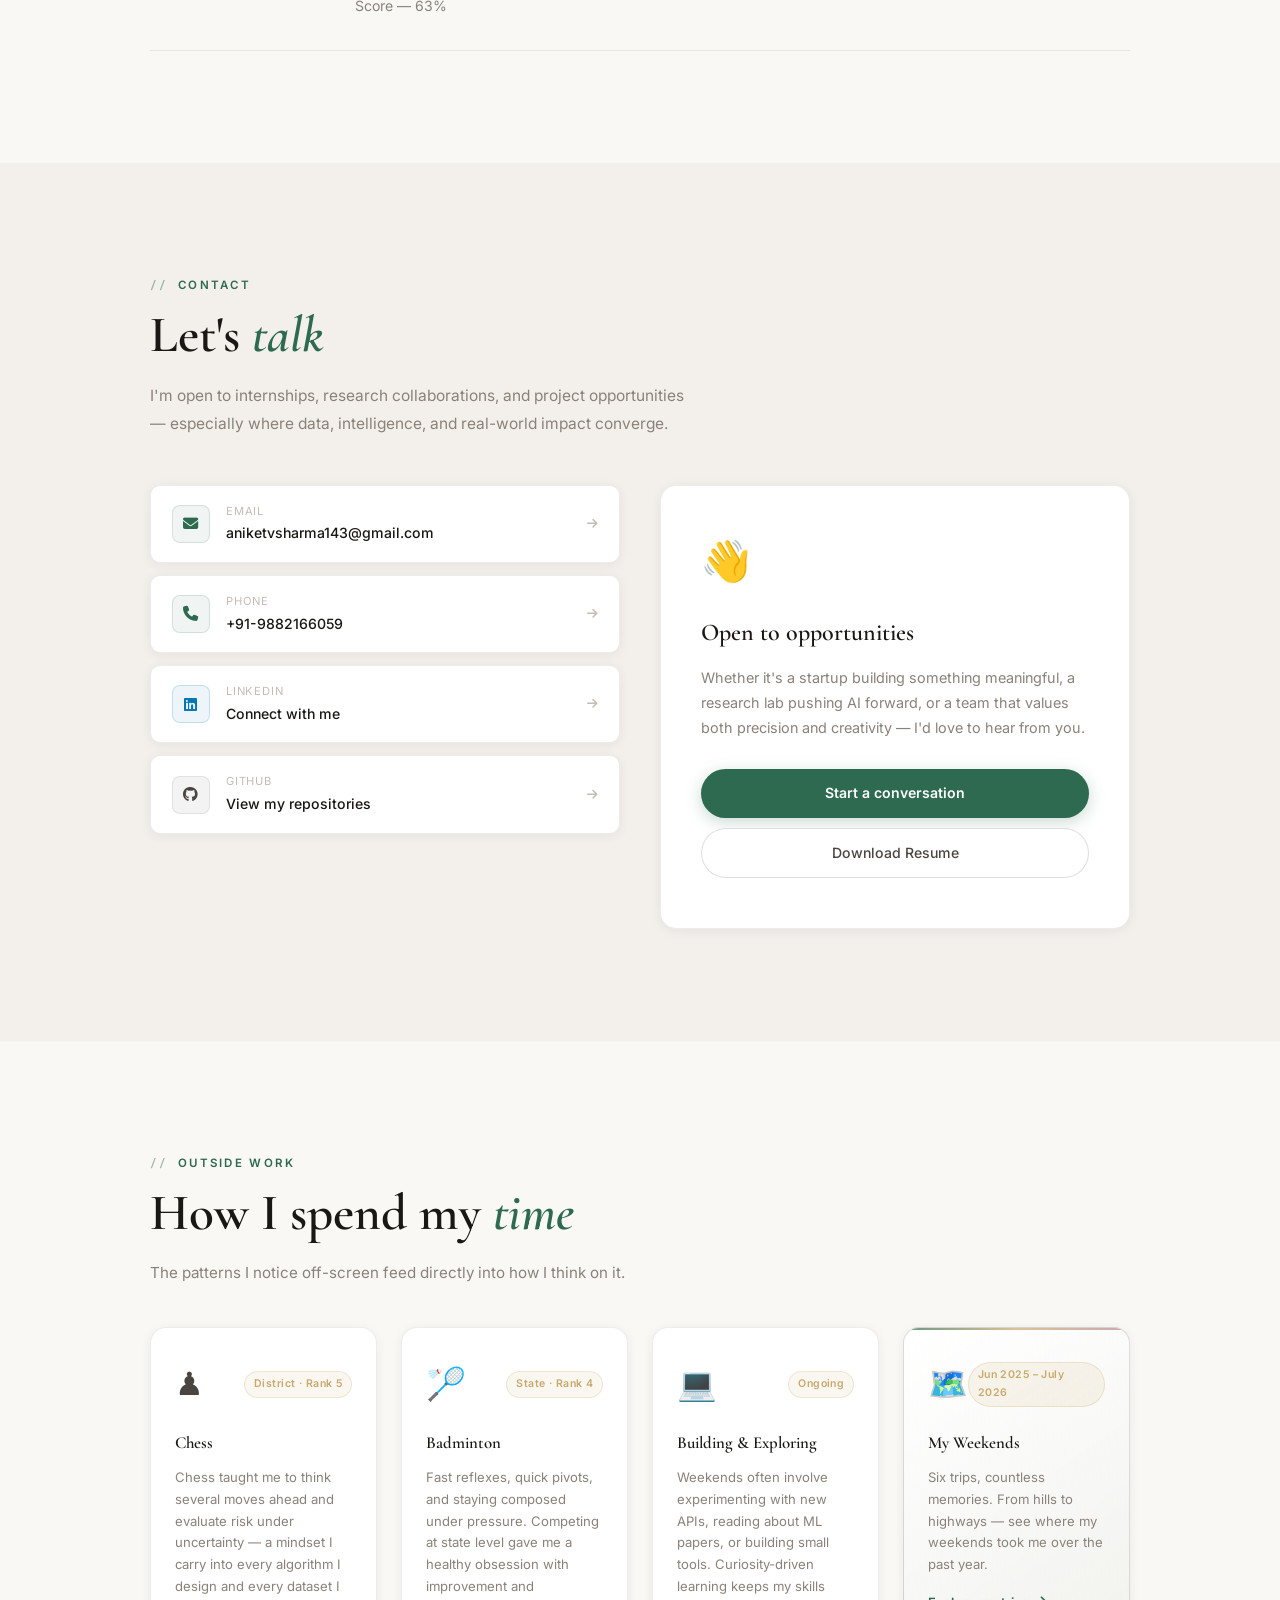
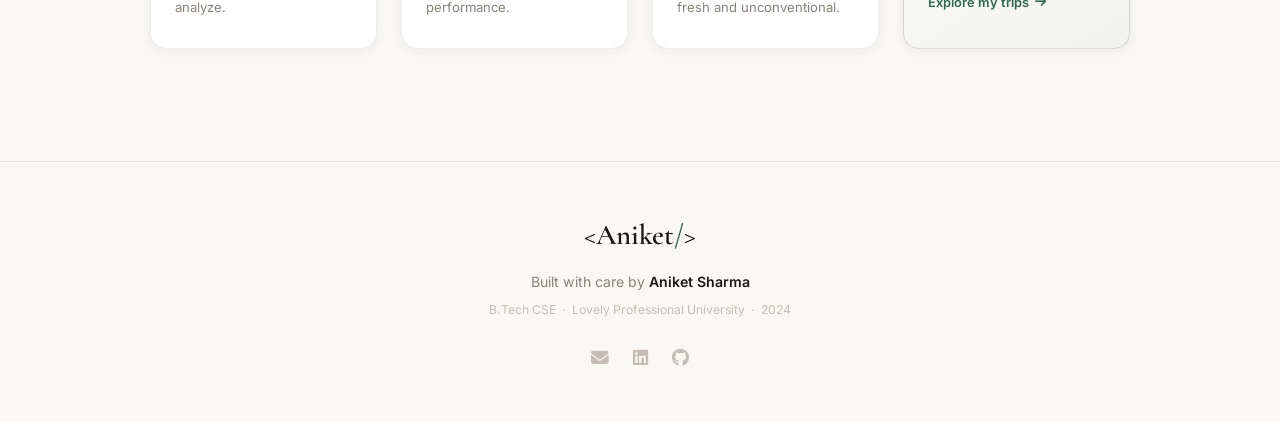
==== commit 30fd7d61: "Updated index.html With portfolio link of Jap hospital and OOPS project" ====
--- a/index.html
+++ b/index.html
@@ -292,27 +292,50 @@
             <div class="pi-line"></div>
           </div>
           <div class="pi-body">
-            <div class="pi-tag">Full Stack · Algorithms</div>
-            <h3 class="pi-title">Smark</h3>
-            <p class="pi-subtitle">Smart Parking Finder &amp; Booking System</p>
+            <div class="pi-tag">Full Stack · OOPS</div>
+            <h3 class="pi-title">K2 Bank</h3>
+            <p class="pi-subtitle">K2 Bank &amp; Banking System</p>
             <p class="pi-desc">
-              Designed a system that solves a real urban inefficiency — finding and booking
-              parking — by combining real-time location APIs with a linear regression model
-              that predicts space availability. Efficient resource allocation through
-              data-driven decisions, applied to everyday life.
+              The OOP Banking Management System is a modern browser-based banking application developed to demonstrate the practical implementation of Object-Oriented Programming (OOP) concepts using JavaScript. The project simulates essential banking operations such as account creation, deposits, withdrawals, fund transfers, and transaction management through an interactive web interface.
+              Designed with a premium, responsive dashboard, the application combines clean UI/UX principles with robust programming architecture. It showcases how core OOP concepts can be applied to build scalable and maintainable real-world software.
+             
             </p>
             <div class="pi-stack">
               <code>HTML</code><code>CSS</code><code>JavaScript</code>
-              <code>Node.js</code><code>Google Maps API</code><code>Linear Regression</code>
+              <code>Node.js</code><code>Google Fonts API</code><code>OOP Concept</code>
             </div>
             <div class="pi-actions">
-              <a href="#" class="pa-primary"><i class="fas fa-arrow-up-right-from-square"></i> Live Demo</a>
-              <a href="#" class="pa-ghost"><i class="fab fa-github"></i> GitHub</a>
+              <a href="https://aniketmoney.github.io/Bankingsystem/" class="pa-primary"><i class="fas fa-arrow-up-right-from-square"></i> Live Demo</a>
+              <a href="https://github.com/aniketmoney/Bankingsystem" class="pa-ghost"><i class="fab fa-github"></i> GitHub</a>
             </div>
           </div>
         </article>
 
          <article class="project-item reveal">
+          <div class="pi-left">
+            <div class="pi-number">03</div>
+            <div class="pi-line"></div>
+          </div>
+          <div class="pi-body">
+            <div class="pi-tag">HTML · Hospital Website</div>
+            <h3 class="pi-title">JAP Hospittal</h3>
+            <p class="pi-subtitle">Website  &amp; Different user differnt workflow</p>
+            <p class="pi-desc">
+             Designed and developed a modern, responsive website for JAP Hospital, Bhogpur, Punjab, focused on delivering a trustworthy and user-friendly digital experience for patients seeking advanced orthopedic and spine care. The website was created with a clean medical interface, intuitive navigation, and mobile-first design to improve accessibility for patients of all age groups.
+
+The platform highlights the hospital's expertise in Knee Replacement Surgery and Spine Care, while providing essential information about doctors, departments, medical services, appointments, and contact details.
+            </p>
+            <div class="pi-stack">
+              <code>HTML </code><code>Java Script</code><code>CSS</code>
+            </div>
+            <div class="pi-actions">
+              <a href="https://aniketmoney.github.io/japhospital.in/" class="pa-primary"><i class="fas fa-arrow-up-right-from-square"></i> Live Demo</a>
+              <a href="https://github.com/aniketmoney/japhospital.in" class="pa-ghost"><i class="fab fa-github"></i> GitHUb</a>
+            </div>
+          </div>
+        </article>
+
+        <article class="project-item reveal">
           <div class="pi-left">
             <div class="pi-number">02</div>
             <div class="pi-line"></div>
@@ -586,7 +609,7 @@
         <div class="hob-card reveal hob-trips-card" onclick="window.open('weekends.html','_blank')" style="cursor:pointer;">
           <div class="hob-top">
             <span class="hob-emoji">🗺️</span>
-            <span class="hob-rank trips-rank">Jun 2025 – Mar 2026</span>
+            <span class="hob-rank trips-rank">Jun 2025 – July 2026</span>
           </div>
           <h4 class="hob-name">My Weekends</h4>
           <p class="hob-text">Six trips, countless memories. From hills to highways — see where my weekends took me over the past year.</p>
